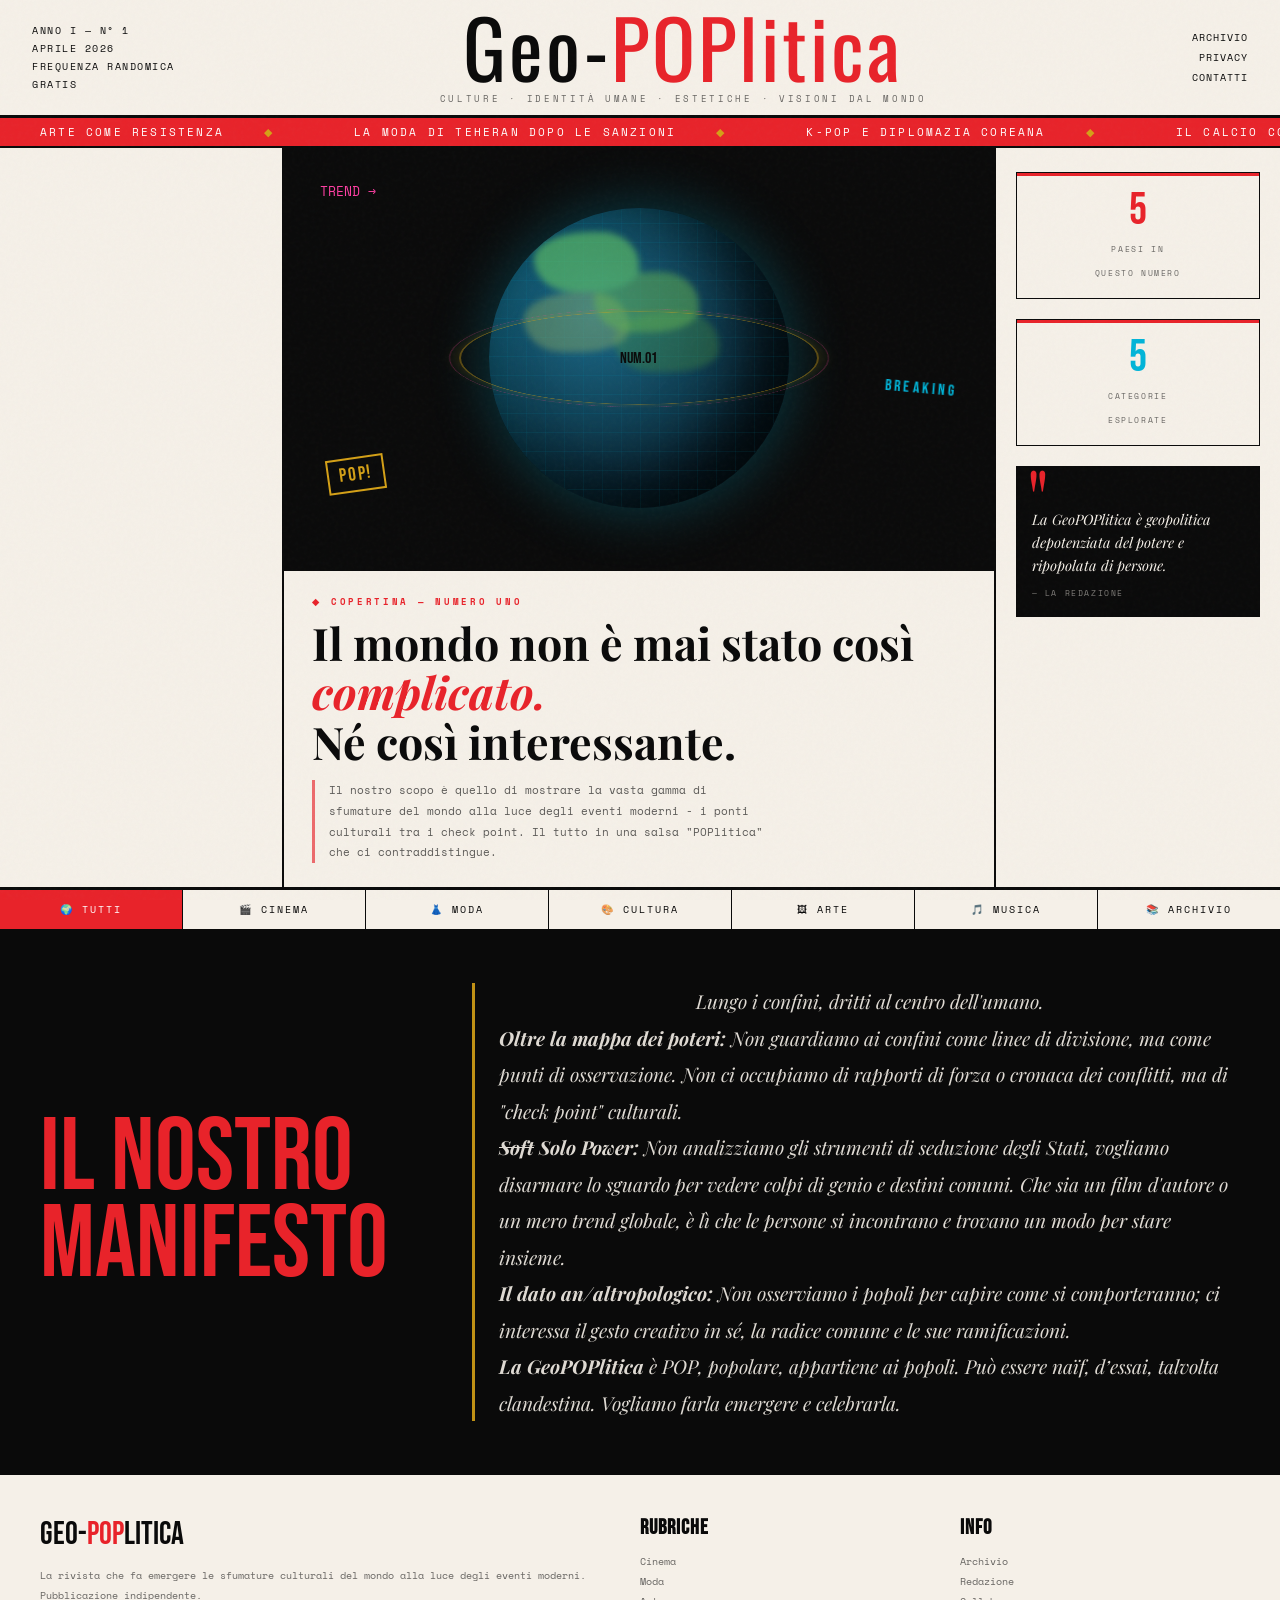
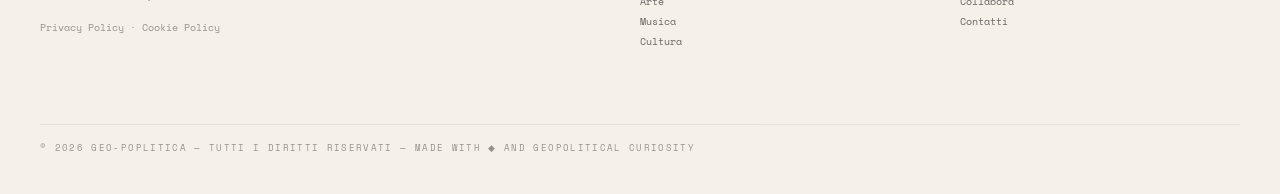
==== index.html @ 8bbc2fea "Update index.html" ====
<!DOCTYPE html>
<html lang="it">
<head>
<meta charset="UTF-8">
<meta name="viewport" content="width=device-width, initial-scale=1.0">
<title>Geo-POPlitica</title>
<meta name="description" content="Il nostro scopo è mostrare la vasta gamma di sfumature del mondo alla luce degli eventi moderni - i ponti culturali tra i check point.">
<link rel="stylesheet" href="css/stile.css">

<!-- IUBENDA: incolla qui il tuo script cookie da iubenda.com -->
<!-- <script type="text/javascript" src="//cdn.iubenda.com/cs/iubenda_cs.js" charset="UTF-8" async></script> -->
</head>
<body>

<!-- MASTHEAD -->
<header class="masthead">
  <div class="issue-info" id="numero-info">
    Anno I — N° 1<br>Aprile 2026<br>Frequenza Randomica<br>Gratis
  </div>
  <div class="logo" onclick="renderHome()">
    <span class="logo-main">
      <span class="logo-geo">Geo-</span><span class="logo-pop">POPlitica</span>
    </span>
    <span class="logo-sub">Culture · Identità Umane · Estetiche · Visioni dal Mondo</span>
  </div>
  <nav class="nav-right">
    <a href="#" onclick="renderArchivio(); return false;">Archivio</a>
    <a href="#privacy">Privacy</a>
    <a href="mailto:redazione@geo-poplitica.com">Contatti</a>
  </nav>
</header>

<!-- TICKER -->
<div class="ticker-wrap">
  <div class="ticker">
    <span>Arte come resistenza</span>
    <span>La moda di Teheran dopo le sanzioni</span>
    <span>K-Pop e diplomazia coreana</span>
    <span>Il calcio come soft power</span>
    <span>Bollywood tra nazionalismo e globalizzazione</span>
    <span>I ponti culturali tra i check point</span>
    <span>Arte come resistenza</span>
    <span>La moda di Teheran dopo le sanzioni</span>
    <span>K-Pop e diplomazia coreana</span>
    <span>Il calcio come soft power</span>
    <span>Bollywood tra nazionalismo e globalizzazione</span>
    <span>I ponti culturali tra i check point</span>
  </div>
</div>

<!-- ══════════════════════════════════════ -->
<!-- PAGINA: HOME -->
<!-- ══════════════════════════════════════ -->
<div id="page-home" class="pagina">

  <!-- HERO -->
  <main class="hero">
    <!-- LEFT COL -->
    <aside class="col-left" id="col-left">
      <!-- Popolato da JS -->
    </aside>

    <!-- CENTER COL -->
    <section class="col-center">
      <div class="cover-visual">
        <div class="globe-container">
          <div class="globe"></div>
          <div class="globe-ring"></div>
          <div class="globe-ring-2"></div>
        </div>
        <div class="pop-el">POP!</div>
        <div class="pop-el">BREAKING</div>
        <div class="pop-el">TREND →</div>
        <div class="pop-el">Num.01</div>
      </div>
      <div class="cover-text">
        <div class="cover-kicker">◆ Copertina — Numero Uno</div>
        <h1 class="cover-headline">
          Il mondo non è mai stato così <em>complicato.</em><br>
          Né così interessante.
        </h1>
        <p class="cover-desc">
          Il nostro scopo è quello di mostrare la vasta gamma di sfumature del mondo alla luce degli eventi moderni - i ponti culturali tra i check point. Il tutto in una salsa "POPlitica" che ci contraddistingue.
        </p>
      </div>
    </section>

    <!-- RIGHT COL -->
    <aside class="col-right">
      <div class="stat-block">
        <span class="stat-num">5</span>
        <span class="stat-label">Paesi in<br>questo numero</span>
      </div>
      <div class="stat-block">
        <span class="stat-num" style="color: var(--cyan);">5</span>
        <span class="stat-label">Categorie<br>esplorate</span>
      </div>
      <div class="pullquote">
        <p>La GeoPOPlitica è geopolitica depotenziata del potere e ripopolata di persone.</p>
        <cite>— La Redazione</cite>
      </div>
    </aside>
  </main>

  <!-- SECTIONS BAR -->
  <nav class="sections-bar">
    <div class="section-tab active" onclick="filtraSezione('Tutti', this)">🌍 Tutti</div>
    <div class="section-tab" onclick="filtraSezione('Cinema', this)">🎬 Cinema</div>
    <div class="section-tab" onclick="filtraSezione('Moda', this)">👗 Moda</div>
    <div class="section-tab" onclick="filtraSezione('Cultura', this)">🎨 Cultura</div>
    <div class="section-tab" onclick="filtraSezione('Arte', this)">🖼 Arte</div>
    <div class="section-tab" onclick="filtraSezione('Musica', this)">🎵 Musica</div>
    <div class="section-tab" onclick="renderArchivio(); return false;">📚 Archivio</div>
  </nav>

  <!-- CARD GRID -->
  <section class="card-grid" id="card-grid">
    <!-- Popolato da JS -->
  </section>

  <!-- MANIFESTO -->
  <section class="manifesto">
    <div class="manifesto-label">Il nostro<br>mani&shy;festo</div>
    <div class="manifesto-text">
    <p style="text-align: center;">
    <em>Lungo i confini, dritti al centro dell'umano.</em>
    </p>
      
    <p><strong>Oltre la mappa dei poteri:</strong> Non guardiamo ai confini come linee di divisione, ma come punti di osservazione. Non ci occupiamo di rapporti di forza o cronaca dei conflitti, ma di "check point" culturali.</p>
      
    <p><strong><s>Soft</s> Solo Power:</strong> Non analizziamo gli strumenti di seduzione degli Stati, vogliamo disarmare lo sguardo per vedere colpi di genio e destini comuni. Che sia un film d'autore o un mero trend globale, è lì che le persone si incontrano e trovano un modo per stare insieme.</p>
      
    <p><strong>Il dato an/altropologico:</strong> Non osserviamo i popoli per capire come si comporteranno; ci interessa il gesto creativo in sé, la radice comune e le sue ramificazioni.</p>
      
    <p><strong>La GeoPOPlitica</strong> è POP, popolare, appartiene ai popoli. Può essere naïf, d’essai, talvolta clandestina. Vogliamo farla emergere e celebrarla.</p>
  
    </div>
  </section>

</div><!-- fine page-home -->


<!-- ══════════════════════════════════════ -->
<!-- PAGINA: ARTICOLO -->
<!-- ══════════════════════════════════════ -->
<div id="page-articolo" class="pagina" style="display:none;">
  <div class="articolo-wrap" id="articolo-contenuto">
    <!-- Popolato da JS -->
  </div>
</div>


<!-- ══════════════════════════════════════ -->
<!-- PAGINA: ARCHIVIO -->
<!-- ══════════════════════════════════════ -->
<div id="page-archivio" class="pagina" style="display:none;">
  <div id="archivio-contenuto">
    <!-- Popolato da JS -->
  </div>
</div>


<!-- FOOTER -->
<footer>
  <div>
    <span class="footer-logo" onclick="renderHome()">Geo-<span>POP</span>litica</span>
    <p>La rivista che fa emergere le sfumature culturali del mondo alla luce degli eventi moderni. Pubblicazione indipendente.</p>
    <p style="margin-top:12px; opacity:0.4;" id="privacy">
      <!-- IUBENDA: sostituisci con i link generati da iubenda.com -->
      <a href="#" style="color:inherit;">Privacy Policy</a> ·
      <a href="#" style="color:inherit;">Cookie Policy</a>
    </p>
  </div>
  <div>
    <h4>Rubriche</h4>
    <ul>
      <li><a href="#" onclick="filtraSezione('Cinema', document.querySelector('.section-tab')); return false;">Cinema</a></li>
      <li><a href="#" onclick="filtraSezione('Moda', document.querySelector('.section-tab')); return false;">Moda</a></li>
      <li><a href="#" onclick="filtraSezione('Arte', document.querySelector('.section-tab')); return false;">Arte</a></li>
      <li><a href="#" onclick="filtraSezione('Musica', document.querySelector('.section-tab')); return false;">Musica</a></li>
      <li><a href="#" onclick="filtraSezione('Cultura', document.querySelector('.section-tab')); return false;">Cultura</a></li>
    </ul>
  </div>
  <div>
    <h4>Info</h4>
    <ul>
      <li><a href="#" onclick="renderArchivio(); return false;">Archivio</a></li>
      <li><a href="mailto:redazione@geo-poplitica.com">Redazione</a></li>
      <li><a href="mailto:redazione@geo-poplitica.com">Collabora</a></li>
      <li><a href="mailto:redazione@geo-poplitica.com">Contatti</a></li>
    </ul>
  </div>
  <div class="copyright" style="grid-column: 1/-1;">
    © 2026 Geo-POPlitica — Tutti i diritti riservati — Made with ◆ and geopolitical curiosity
  </div>
</footer>

<script src="js/articoli.js"></script>
<script src="js/app.js"></script>
</body>
</html>
---- css/stile.css ----
@import url('https://fonts.googleapis.com/css2?family=Bebas+Neue&family=Oswald:wght@700&family=Playfair+Display:ital,wght@0,700;1,400&family=Space+Mono:ital@0;1&display=swap');

:root {
  --ink: #0a0a0a;
  --cream: #f5f0e8;
  --red: #e8232a;
  --gold: #d4a017;
  --cyan: #00b4d8;
  --pink: #ff3fa4;
}

*, *::before, *::after { box-sizing: border-box; margin: 0; padding: 0; }

body {
  background: var(--cream);
  color: var(--ink);
  font-family: 'Space Mono', monospace;
  overflow-x: hidden;
  cursor: crosshair;
}

body::before {
  content: '';
  position: fixed;
  inset: 0;
  background-image: url("data:image/svg+xml,%3Csvg viewBox='0 0 256 256' xmlns='http://www.w3.org/2000/svg'%3E%3Cfilter id='noise'%3E%3CfeTurbulence type='fractalNoise' baseFrequency='0.9' numOctaves='4' stitchTiles='stitch'/%3E%3C/filter%3E%3Crect width='100%25' height='100%25' filter='url(%23noise)' opacity='0.04'/%3E%3C/svg%3E");
  pointer-events: none;
  z-index: 999;
  opacity: 0.6;
}

/* ── MASTHEAD ── */
.masthead {
  border-bottom: 3px solid var(--ink);
  padding: 10px 32px;
  display: flex;
  justify-content: space-between;
  align-items: center;
  background: var(--cream);
  position: sticky;
  top: 0;
  z-index: 100;
}

.issue-info {
  font-size: 10px;
  letter-spacing: 0.15em;
  text-transform: uppercase;
  line-height: 1.8;
}

.logo { text-align: center; flex: 1; cursor: pointer; }

.logo-main {
  font-family: 'Oswald', sans-serif;
  font-size: clamp(2.5rem, 7vw, 5rem);
  letter-spacing: 0.04em;
  line-height: 0.9;
  display: block;
}

.logo-geo { color: var(--ink); }

.logo-pop {
  color: var(--red);
  position: relative;
  display: inline-block;
  font-size: clamp(2.5rem, 7vw, 5rem);
}

.ombra-pop {
  position: relative;
  display: inline-block;
}

.ombra-pop::after {
  content: 'POPlitica'; 
  font-family: 'Oswald', sans-serif;
  position: absolute;
  left: 3px;
  top: 3px;
  color: var(--cyan);
  z-index: -1;
  font-size: inherit;
}

.logo-sub {
  display: block;
  margin-top: 10px;
  font-family: 'Space Mono', monospace;
  font-size: 9px;
  letter-spacing: 0.3em;
  text-transform: uppercase;
  color: var(--ink);
  opacity: 0.6;
}

.nav-right {
  font-size: 10px;
  letter-spacing: 0.1em;
  text-transform: uppercase;
  text-align: right;
  line-height: 2;
}

.nav-right a {
  display: block;
  color: var(--ink);
  text-decoration: none;
  transition: color 0.2s;
}

.nav-right a:hover { color: var(--red); }

/* ── TICKER ── */
.ticker-wrap {
  background: var(--red);
  color: white;
  overflow: hidden;
  padding: 6px 0;
  border-bottom: 2px solid var(--ink);
}

.ticker {
  display: flex;
  white-space: nowrap;
  animation: ticker 30s linear infinite;
  font-size: 11px;
  letter-spacing: 0.2em;
  text-transform: uppercase;
}

.ticker span { padding: 0 40px; }
.ticker span::after { content: '◆'; margin-left: 40px; color: var(--gold); }

@keyframes ticker {
  0% { transform: translateX(0); }
  100% { transform: translateX(-50%); }
}

/* ── TAGS ── */
.tag {
  font-size: 8px;
  letter-spacing: 0.25em;
  text-transform: uppercase;
  background: var(--ink);
  color: var(--cream);
  padding: 2px 6px;
  display: inline-block;
  margin-bottom: 8px;
}
.tag.red { background: var(--red); }
.tag.gold { background: var(--gold); color: var(--ink); }
.tag.cyan { background: var(--cyan); color: var(--ink); }
.tag.pink { background: var(--pink); }

/* ── HOMEPAGE ── */
#page-home { display: block; }
#page-articolo { display: none; }
#page-archivio { display: none; }

/* ── HERO ── */
.hero {
  display: grid;
  grid-template-columns: 1fr 2.5fr 1fr;
  border-bottom: 3px solid var(--ink);
  min-height: 70vh;
}

.col-left {
  border-right: 2px solid var(--ink);
  padding: 24px 20px;
  display: flex;
  flex-direction: column;
  gap: 28px;
}

.side-article {
  border-bottom: 1px solid rgba(0,0,0,0.2);
  padding-bottom: 20px;
  cursor: pointer;
}
.side-article:hover h3 { color: var(--red); }
.side-article:last-child { border-bottom: none; }

.side-article h3 {
  font-family: 'Playfair Display', serif;
  font-size: 1rem;
  line-height: 1.3;
  margin-bottom: 8px;
  font-weight: 700;
  transition: color 0.2s;
}

.side-article p {
  font-size: 10px;
  line-height: 1.7;
  opacity: 0.7;
}

.col-center {
  position: relative;
  overflow: hidden;
  border-right: 2px solid var(--ink);
  display: flex;
  flex-direction: column;
}

.cover-visual {
  flex: 1;
  position: relative;
  background: var(--ink);
  display: flex;
  align-items: center;
  justify-content: center;
  min-height: 420px;
  overflow: hidden;
}

.globe-container { position: relative; width: 300px; height: 300px; }

.globe {
  width: 300px;
  height: 300px;
  border-radius: 50%;
  background: radial-gradient(circle at 35% 35%, #1a6b8a, #0a2a3a 60%, #000810);
  position: relative;
  box-shadow: inset -30px -20px 60px rgba(0,0,0,0.8), inset 15px 10px 40px rgba(0,180,216,0.15), 0 0 60px rgba(0,180,216,0.3);
  overflow: hidden;
  animation: globeRotate 20s linear infinite;
}

@keyframes globeRotate {
  0%, 100% { box-shadow: inset -30px -20px 60px rgba(0,0,0,0.8), inset 15px 10px 40px rgba(0,180,216,0.15), 0 0 60px rgba(0,180,216,0.3); }
  50% { box-shadow: inset -20px -30px 60px rgba(0,0,0,0.8), inset 25px 5px 40px rgba(0,180,216,0.2), 0 0 80px rgba(0,180,216,0.4); }
}

.globe::before {
  content: '';
  position: absolute;
  inset: 0;
  background: repeating-linear-gradient(0deg, transparent, transparent 18px, rgba(0,180,216,0.08) 18px, rgba(0,180,216,0.08) 19px), repeating-linear-gradient(90deg, transparent, transparent 18px, rgba(0,180,216,0.06) 18px, rgba(0,180,216,0.06) 19px);
  border-radius: 50%;
}

.globe::after {
  content: '';
  position: absolute;
  top: 8%; left: 15%;
  width: 35%; height: 20%;
  background: rgba(100,200,100,0.6);
  border-radius: 60% 40% 50% 40% / 50% 60% 40% 60%;
  filter: blur(3px);
  box-shadow: 60px 40px 0 rgba(100,180,80,0.5), -10px 60px 0 rgba(150,180,100,0.4), 80px 80px 0 rgba(80,160,60,0.3);
}

.globe-ring {
  position: absolute;
  top: 50%; left: 50%;
  transform: translate(-50%, -50%) rotateX(75deg);
  width: 360px; height: 360px;
  border-radius: 50%;
  border: 2px solid rgba(212,160,23,0.4);
  box-shadow: 0 0 20px rgba(212,160,23,0.2);
}

.globe-ring-2 {
  position: absolute;
  top: 50%; left: 50%;
  transform: translate(-50%, -50%) rotateX(75deg) rotateZ(30deg);
  width: 380px; height: 380px;
  border-radius: 50%;
  border: 1px solid rgba(255,63,164,0.3);
}

.pop-el {
  position: absolute;
  font-family: 'Bebas Neue', sans-serif;
  animation: float 6s ease-in-out infinite;
}
.pop-el:nth-child(1) { top: 12%; right: 8%; font-size: 3.5rem; color: var(--red); opacity: 0.9; transform: rotate(12deg); }
.pop-el:nth-child(2) { bottom: 18%; left: 6%; font-size: 1.2rem; color: var(--gold); border: 2px solid var(--gold); padding: 4px 10px; animation-delay: -2s; transform: rotate(-8deg); letter-spacing: 0.1em; }
.pop-el:nth-child(3) { top: 55%; right: 5%; font-size: 1rem; color: var(--cyan); animation-delay: -4s; transform: rotate(5deg); letter-spacing: 0.2em; }
.pop-el:nth-child(4) { top: 8%; left: 5%; font-size: 0.8rem; color: var(--pink); font-family: 'Space Mono', monospace; animation-delay: -1s; }

@keyframes float {
  0%, 100% { transform: translateY(0); }
  50% { transform: translateY(-12px); }
}

.cover-text {
  padding: 24px 28px;
  background: var(--cream);
  border-top: 3px solid var(--ink);
}

.cover-kicker {
  font-size: 9px;
  letter-spacing: 0.3em;
  text-transform: uppercase;
  color: var(--red);
  margin-bottom: 10px;
  font-weight: bold;
}

.cover-headline {
  font-family: 'Playfair Display', serif;
  font-size: clamp(1.6rem, 3.5vw, 2.8rem);
  line-height: 1.1;
  font-weight: 700;
  margin-bottom: 14px;
}

.cover-headline em { font-style: italic; color: var(--red); }

.cover-desc {
  font-size: 11px;
  line-height: 1.9;
  opacity: 0.65;
  max-width: 460px;
  border-left: 3px solid var(--red);
  padding-left: 14px;
}

.col-right {
  padding: 24px 20px;
  display: flex;
  flex-direction: column;
  gap: 20px;
}

.stat-block {
  text-align: center;
  border: 1px solid var(--ink);
  padding: 16px 10px;
  position: relative;
  overflow: hidden;
}
.stat-block::before {
  content: '';
  position: absolute;
  top: 0; left: 0; right: 0;
  height: 3px;
  background: var(--red);
}
.stat-num { font-family: 'Bebas Neue', sans-serif; font-size: 2.8rem; color: var(--red); line-height: 1; display: block; }
.stat-label { font-size: 8px; letter-spacing: 0.2em; text-transform: uppercase; opacity: 0.6; margin-top: 4px; line-height: 1.5; }

.pullquote {
  background: var(--ink);
  color: var(--cream);
  padding: 18px 16px;
  position: relative;
}
.pullquote::before {
  content: '"';
  font-family: 'Playfair Display', serif;
  font-size: 5rem;
  color: var(--red);
  position: absolute;
  top: -10px; left: 10px;
  line-height: 1;
}
.pullquote p { font-family: 'Playfair Display', serif; font-style: italic; font-size: 0.9rem; line-height: 1.6; padding-top: 24px; }
.pullquote cite { display: block; font-size: 8px; letter-spacing: 0.2em; text-transform: uppercase; opacity: 0.5; margin-top: 10px; font-style: normal; }

/* ── SECTIONS BAR ── */
.sections-bar {
  display: flex;
  border-bottom: 3px solid var(--ink);
  overflow-x: auto;
}

.section-tab {
  flex: 1;
  min-width: 100px;
  padding: 12px 16px;
  text-align: center;
  font-size: 10px;
  letter-spacing: 0.2em;
  text-transform: uppercase;
  border-right: 1px solid var(--ink);
  cursor: pointer;
  transition: background 0.2s, color 0.2s;
}
.section-tab:last-child { border-right: none; }
.section-tab:hover { background: var(--ink); color: var(--cream); }
.section-tab.active { background: var(--red); color: white; }

/* ── CARD GRID ── */
.card-grid {
  display: grid;
  grid-template-columns: repeat(5, 1fr);
  border-bottom: 3px solid var(--ink);
}

.card {
  border-right: 1px solid var(--ink);
  padding: 24px 20px;
  display: flex;
  flex-direction: column;
  gap: 12px;
  cursor: pointer;
  position: relative;
  overflow: hidden;
  transition: background 0.3s, color 0.3s;
}
.card:hover { background: var(--ink); color: var(--cream); }
.card:last-child { border-right: none; }

.card-icon { font-size: 2.5rem; line-height: 1; }

.card h3 {
  font-family: 'Playfair Display', serif;
  font-size: 1rem;
  line-height: 1.3;
  font-weight: 700;
}

.card p { font-size: 10px; line-height: 1.8; opacity: 0.65; flex: 1; }

.card-link {
  font-size: 9px;
  letter-spacing: 0.2em;
  text-transform: uppercase;
  color: inherit;
  border-bottom: 1px solid currentColor;
  width: fit-content;
  text-decoration: none;
}

/* ── MANIFESTO ── */
.manifesto {
  padding: 48px 40px;
  display: grid;
  grid-template-columns: 1fr 2fr;
  gap: 48px;
  align-items: center;
  border-bottom: 3px solid var(--ink);
  background: var(--ink);
  color: var(--cream);
}

.manifesto-label {
  font-family: 'Bebas Neue', sans-serif;
  font-size: clamp(3rem, 8vw, 7rem);
  line-height: 0.85;
  color: var(--red);
}

.manifesto-text {
  font-family: 'Playfair Display', serif;
  font-size: clamp(1rem, 1.5vw, 1.25rem);
  line-height: 1.9;
  font-style: italic;
  opacity: 0.9;
  border-left: 3px solid var(--gold);
  padding-left: 24px;
}

/* ── ARCHIVIO ── */
.archivio-wrap {
  padding: 48px 40px;
  max-width: 1200px;
  margin: 0 auto;
}

.archivio-titolo {
  font-family: 'Bebas Neue', sans-serif;
  font-size: 3rem;
  margin-bottom: 8px;
  letter-spacing: 0.05em;
}

.archivio-sub {
  font-size: 10px;
  letter-spacing: 0.2em;
  text-transform: uppercase;
  opacity: 0.5;
  margin-bottom: 40px;
  border-bottom: 1px solid var(--ink);
  padding-bottom: 16px;
}

.archivio-numero {
  margin-bottom: 48px;
}

.archivio-numero-header {
  display: flex;
  align-items: baseline;
  gap: 16px;
  margin-bottom: 20px;
  border-bottom: 2px solid var(--ink);
  padding-bottom: 12px;
}

.archivio-numero-label {
  font-family: 'Bebas Neue', sans-serif;
  font-size: 2rem;
  color: var(--red);
}

.archivio-numero-data {
  font-size: 10px;
  letter-spacing: 0.2em;
  text-transform: uppercase;
  opacity: 0.5;
}

.archivio-lista {
  display: grid;
  grid-template-columns: repeat(3, 1fr);
  gap: 20px;
}

.archivio-card {
  border: 1px solid rgba(0,0,0,0.15);
  padding: 20px;
  cursor: pointer;
  transition: border-color 0.2s, background 0.2s;
}

.archivio-card:hover {
  border-color: var(--red);
  background: rgba(232,35,42,0.03);
}

.archivio-card h4 {
  font-family: 'Playfair Display', serif;
  font-size: 0.95rem;
  line-height: 1.3;
  margin: 8px 0;
  font-weight: 700;
}

.archivio-card p {
  font-size: 9px;
  line-height: 1.7;
  opacity: 0.6;
}

/* ── PAGINA ARTICOLO ── */
.articolo-wrap {
  max-width: 780px;
  margin: 0 auto;
  padding: 48px 40px;
}

.articolo-back {
  font-size: 10px;
  letter-spacing: 0.2em;
  text-transform: uppercase;
  color: var(--red);
  cursor: pointer;
  display: inline-flex;
  align-items: center;
  gap: 8px;
  margin-bottom: 32px;
  border-bottom: 1px solid var(--red);
  padding-bottom: 4px;
}

.articolo-back:hover { opacity: 0.7; }

.articolo-paese {
  font-size: 10px;
  letter-spacing: 0.2em;
  text-transform: uppercase;
  opacity: 0.5;
  margin-bottom: 8px;
}

.articolo-titolo {
  font-family: 'Playfair Display', serif;
  font-size: clamp(1.8rem, 4vw, 3rem);
  line-height: 1.15;
  font-weight: 700;
  margin-bottom: 24px;
}

.articolo-titolo em { font-style: italic; color: var(--red); }

.articolo-divider {
  border: none;
  border-top: 3px solid var(--ink);
  margin-bottom: 32px;
}

.articolo-body {
  font-family: 'Playfair Display', serif;
  font-size: 1.1rem;
  line-height: 1.9;
}

.articolo-body p { margin-bottom: 20px; }
.articolo-body em { font-style: italic; color: var(--red); }
.articolo-body strong { font-weight: 700; }

.articolo-immagine {
  width: 100%;
  max-height: 480px;
  object-fit: cover;
  margin: 32px 0;
  border: 2px solid var(--ink);
}

.btn-link {
  display: inline-block;
  background: var(--red);
  color: white;
  padding: 12px 24px;
  font-family: 'Space Mono', monospace;
  font-size: 11px;
  letter-spacing: 0.15em;
  text-transform: uppercase;
  text-decoration: none;
  margin-top: 8px;
  transition: background 0.2s;
}

.btn-link:hover { background: var(--ink); }

/* ── CATEGORIE FILTER ── */
.categorie-bar {
  display: flex;
  gap: 8px;
  flex-wrap: wrap;
  margin-bottom: 32px;
}

.cat-btn {
  font-size: 9px;
  letter-spacing: 0.2em;
  text-transform: uppercase;
  border: 1px solid var(--ink);
  padding: 6px 12px;
  cursor: pointer;
  background: transparent;
  font-family: 'Space Mono', monospace;
  transition: background 0.2s, color 0.2s;
}

.cat-btn:hover, .cat-btn.active { background: var(--ink); color: var(--cream); }

/* ── FOOTER ── */
footer {
  display: grid;
  grid-template-columns: 2fr 1fr 1fr;
  gap: 40px;
  padding: 40px;
  border-top: 3px solid var(--ink);
}

footer h4 {
  font-family: 'Bebas Neue', sans-serif;
  font-size: 1.3rem;
  margin-bottom: 12px;
  letter-spacing: 0.05em;
}

footer p, footer li {
  font-size: 10px;
  line-height: 2;
  opacity: 0.6;
  list-style: none;
}

footer a { color: inherit; text-decoration: none; }
footer a:hover { color: var(--red); }

.footer-logo {
  font-family: 'Bebas Neue', sans-serif;
  font-size: 2rem;
  margin-bottom: 12px;
  display: block;
  cursor: pointer;
}

.footer-logo span { color: var(--red); }

.copyright {
  border-top: 1px solid rgba(0,0,0,0.15);
  margin-top: 32px;
  padding-top: 16px;
  font-size: 9px;
  letter-spacing: 0.15em;
  opacity: 0.4;
  text-transform: uppercase;
}

/* ── ANIMAZIONI ── */
@keyframes slideIn {
  from { opacity: 0; transform: translateY(20px); }
  to { opacity: 1; transform: translateY(0); }
}

.page-enter { animation: slideIn 0.4s ease both; }

/* ── RESPONSIVE ── */
@media (max-width: 900px) {
  .hero { grid-template-columns: 1fr; }
  .col-left, .col-right { display: none; }
  .col-center { border-right: none; }
  .card-grid { grid-template-columns: repeat(2, 1fr); }
  footer { grid-template-columns: 1fr; }
  .manifesto { grid-template-columns: 1fr; }
  .archivio-lista { grid-template-columns: 1fr; }
  .articolo-wrap { padding: 24px 20px; }
  .masthead { padding: 10px 16px; }
}
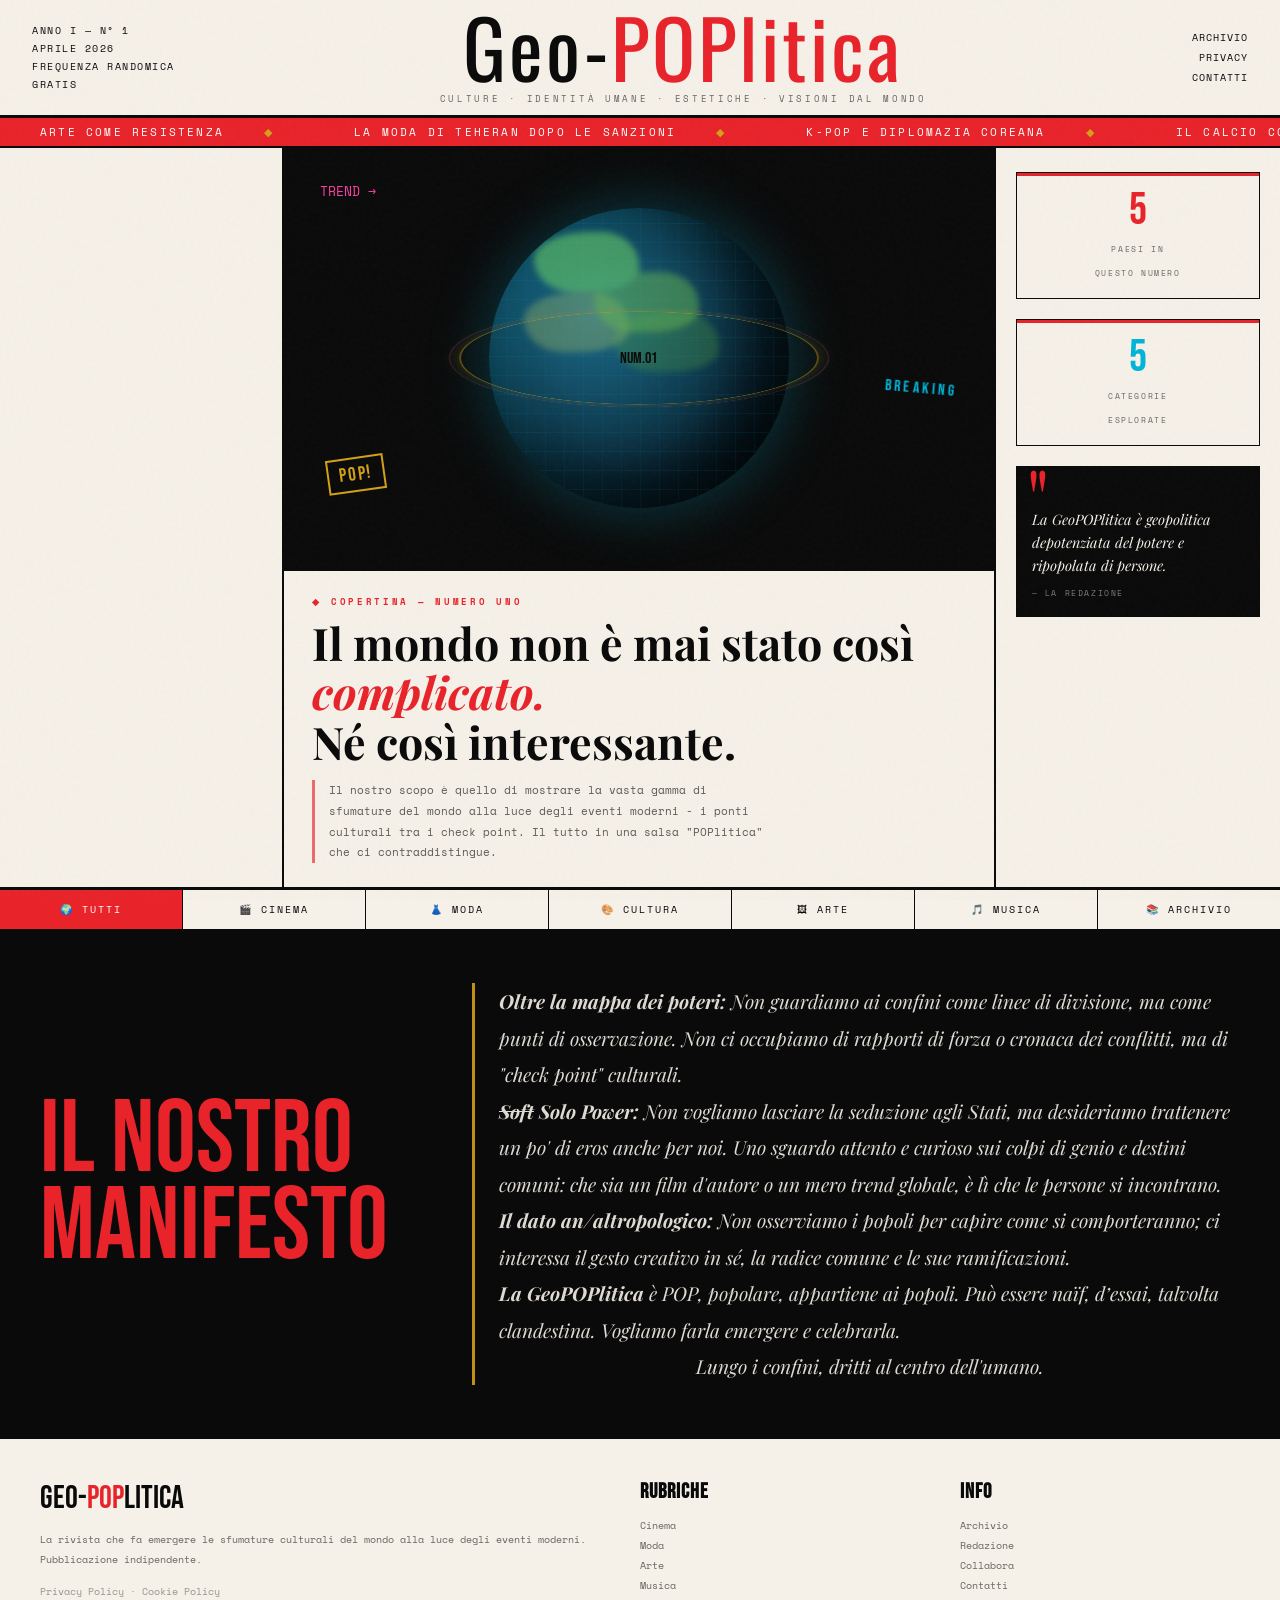
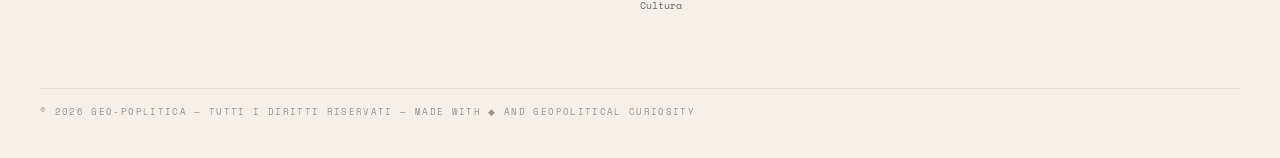
==== commit 2f91abd3: "Update index.html" ====
--- a/index.html
+++ b/index.html
@@ -122,17 +122,18 @@
   <section class="manifesto">
     <div class="manifesto-label">Il nostro<br>mani&shy;festo</div>
     <div class="manifesto-text">
+      
+    <p><strong>Oltre la mappa dei poteri:</strong> Non guardiamo ai confini come linee di divisione, ma come punti di osservazione. Non ci occupiamo di rapporti di forza o cronaca dei conflitti, ma di "check point" culturali.</p>
+      
+    <p><strong><s>Soft</s> Solo Power:</strong> Non vogliamo lasciare la seduzione agli Stati, ma desideriamo trattenere un po' di eros anche per noi. Uno sguardo attento e curioso sui colpi di genio e destini comuni: che sia un film d'autore o un mero trend globale, è lì che le persone si incontrano.</p>
+      
+    <p><strong>Il dato an/altropologico:</strong> Non osserviamo i popoli per capire come si comporteranno; ci interessa il gesto creativo in sé, la radice comune e le sue ramificazioni.</p>
+      
+    <p><strong>La GeoPOPlitica</strong> è POP, popolare, appartiene ai popoli. Può essere naïf, d’essai, talvolta clandestina. Vogliamo farla emergere e celebrarla.</p>
+
     <p style="text-align: center;">
     <em>Lungo i confini, dritti al centro dell'umano.</em>
     </p>
-      
-    <p><strong>Oltre la mappa dei poteri:</strong> Non guardiamo ai confini come linee di divisione, ma come punti di osservazione. Non ci occupiamo di rapporti di forza o cronaca dei conflitti, ma di "check point" culturali.</p>
-      
-    <p><strong><s>Soft</s> Solo Power:</strong> Non analizziamo gli strumenti di seduzione degli Stati, vogliamo disarmare lo sguardo per vedere colpi di genio e destini comuni. Che sia un film d'autore o un mero trend globale, è lì che le persone si incontrano e trovano un modo per stare insieme.</p>
-      
-    <p><strong>Il dato an/altropologico:</strong> Non osserviamo i popoli per capire come si comporteranno; ci interessa il gesto creativo in sé, la radice comune e le sue ramificazioni.</p>
-      
-    <p><strong>La GeoPOPlitica</strong> è POP, popolare, appartiene ai popoli. Può essere naïf, d’essai, talvolta clandestina. Vogliamo farla emergere e celebrarla.</p>
   
     </div>
   </section>
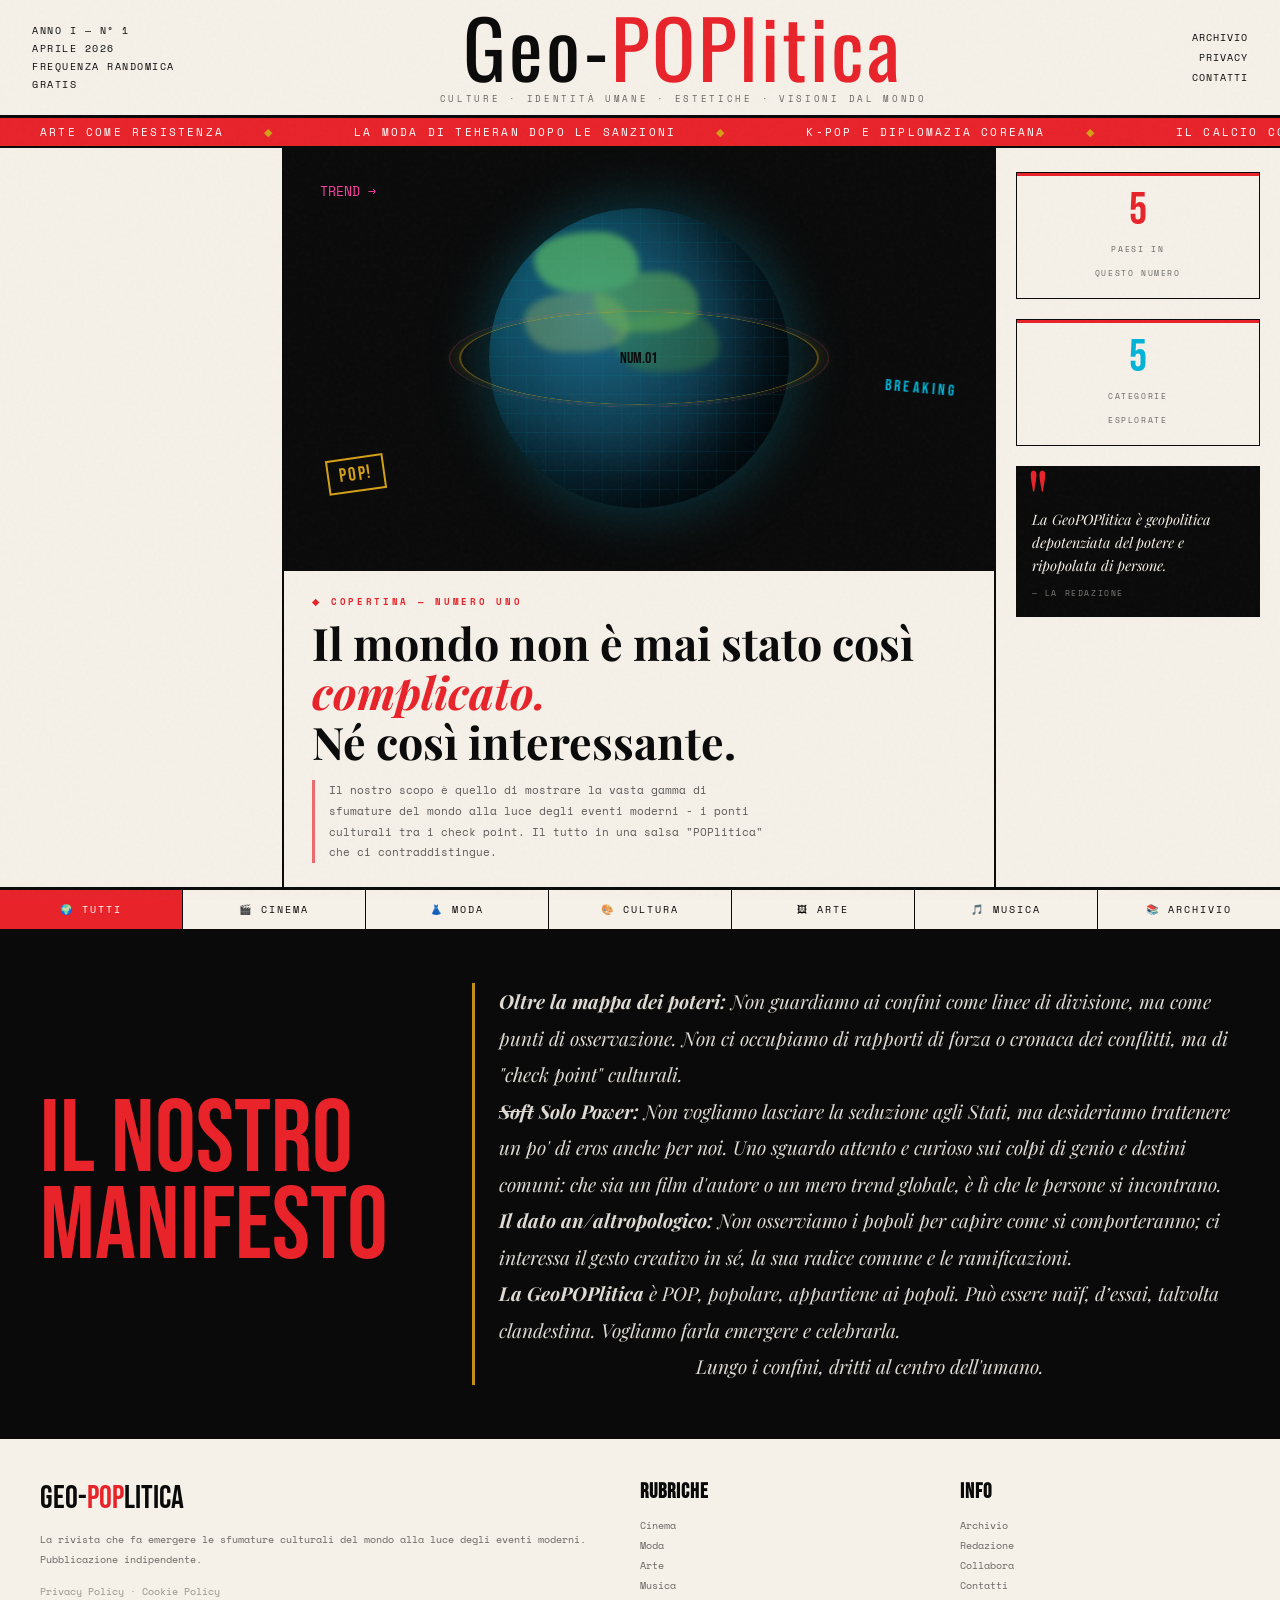
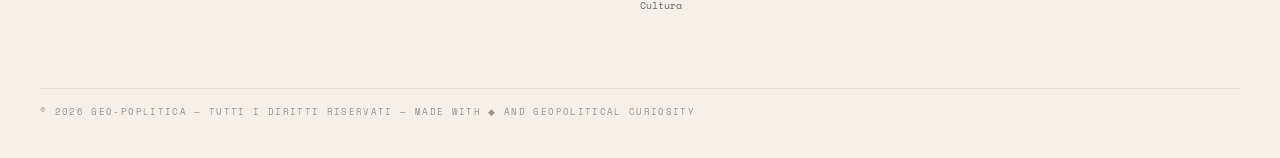
==== commit 5d58bbe0: "Update index.html" ====
--- a/index.html
+++ b/index.html
@@ -127,7 +127,7 @@
       
     <p><strong><s>Soft</s> Solo Power:</strong> Non vogliamo lasciare la seduzione agli Stati, ma desideriamo trattenere un po' di eros anche per noi. Uno sguardo attento e curioso sui colpi di genio e destini comuni: che sia un film d'autore o un mero trend globale, è lì che le persone si incontrano.</p>
       
-    <p><strong>Il dato an/altropologico:</strong> Non osserviamo i popoli per capire come si comporteranno; ci interessa il gesto creativo in sé, la radice comune e le sue ramificazioni.</p>
+    <p><strong>Il dato an/altropologico:</strong> Non osserviamo i popoli per capire come si comporteranno; ci interessa il gesto creativo in sé, la sua radice comune e le ramificazioni.</p>
       
     <p><strong>La GeoPOPlitica</strong> è POP, popolare, appartiene ai popoli. Può essere naïf, d’essai, talvolta clandestina. Vogliamo farla emergere e celebrarla.</p>
 
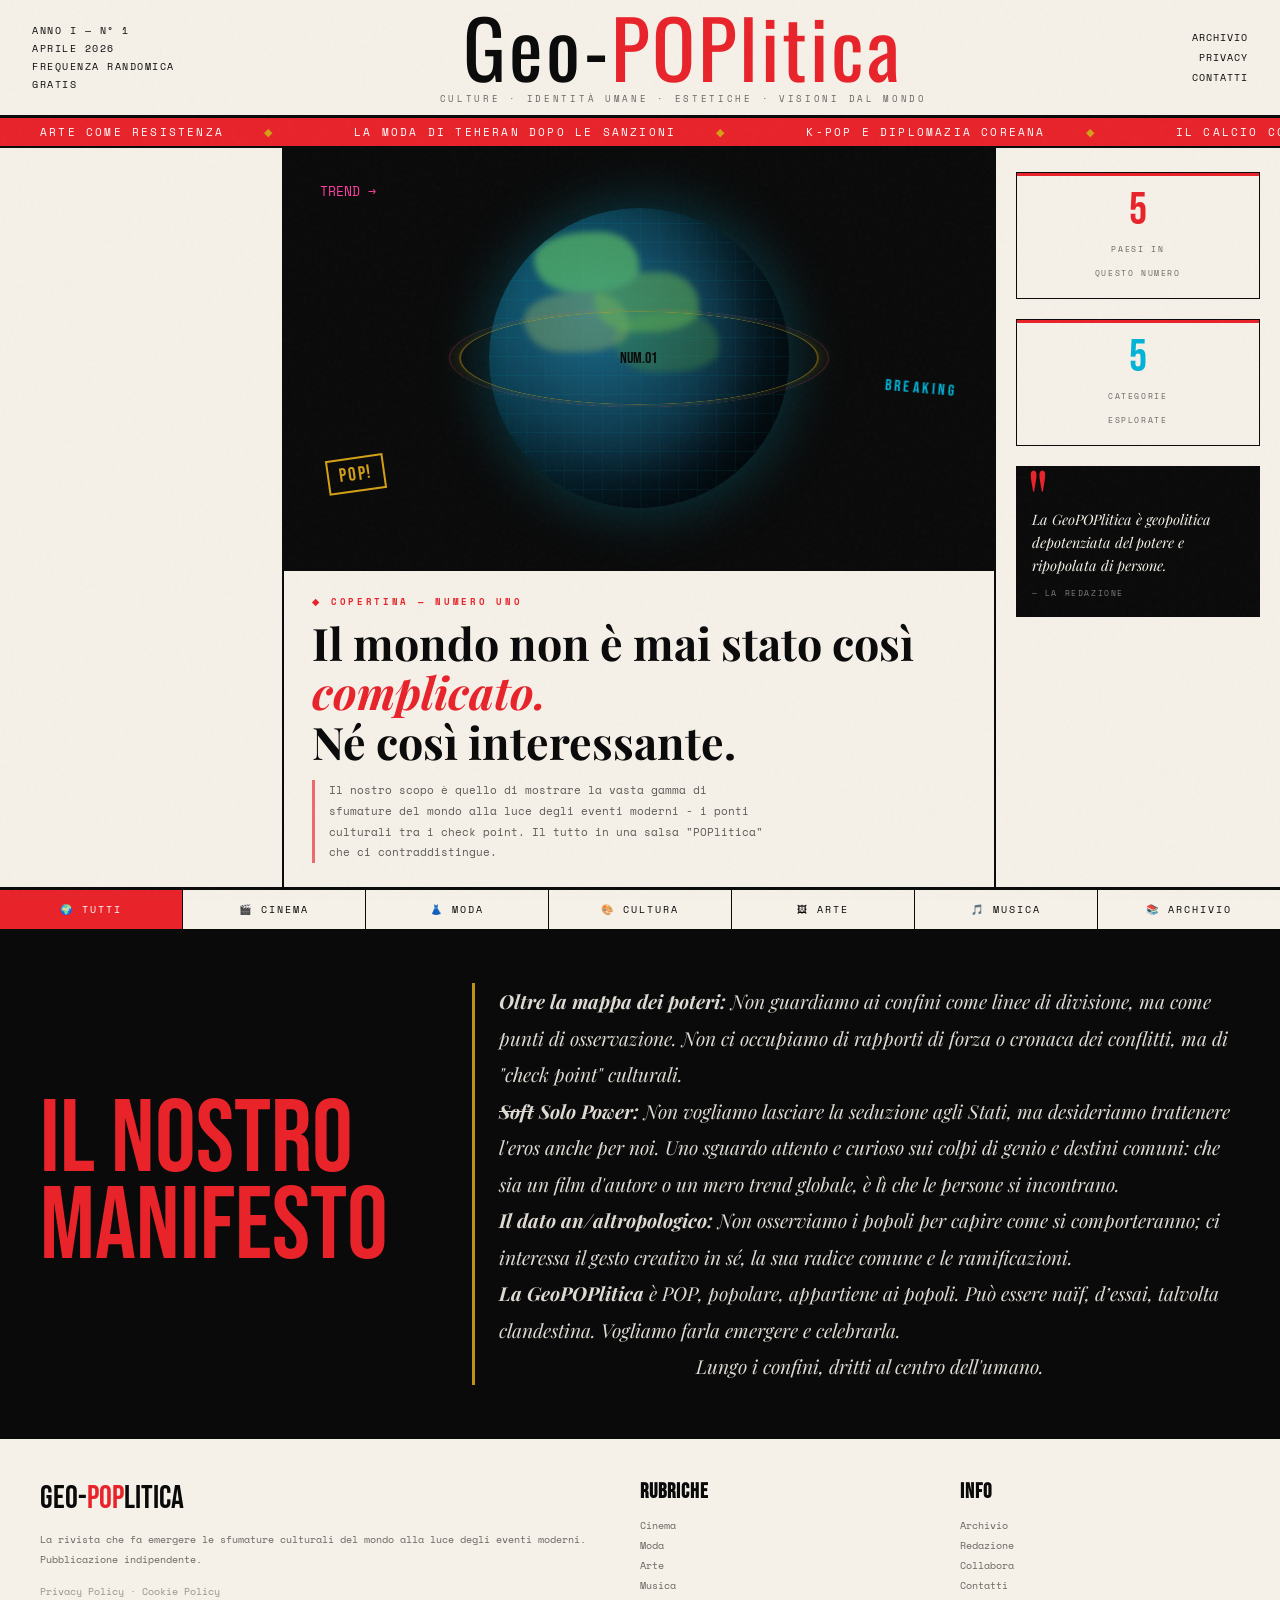
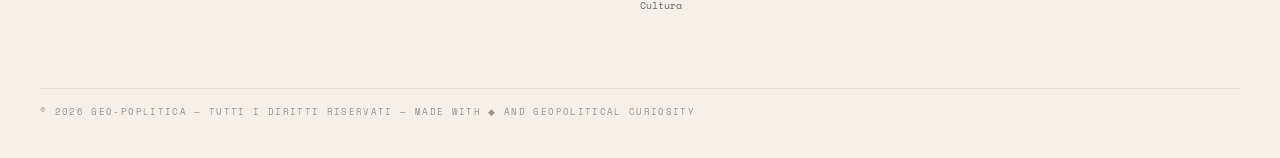
==== commit e83799de: "Update index.html" ====
--- a/index.html
+++ b/index.html
@@ -125,7 +125,7 @@
       
     <p><strong>Oltre la mappa dei poteri:</strong> Non guardiamo ai confini come linee di divisione, ma come punti di osservazione. Non ci occupiamo di rapporti di forza o cronaca dei conflitti, ma di "check point" culturali.</p>
       
-    <p><strong><s>Soft</s> Solo Power:</strong> Non vogliamo lasciare la seduzione agli Stati, ma desideriamo trattenere un po' di eros anche per noi. Uno sguardo attento e curioso sui colpi di genio e destini comuni: che sia un film d'autore o un mero trend globale, è lì che le persone si incontrano.</p>
+    <p><strong><s>Soft</s> Solo Power:</strong> Non vogliamo lasciare la seduzione agli Stati, ma desideriamo trattenere l'eros anche per noi. Uno sguardo attento e curioso sui colpi di genio e destini comuni: che sia un film d'autore o un mero trend globale, è lì che le persone si incontrano.</p>
       
     <p><strong>Il dato an/altropologico:</strong> Non osserviamo i popoli per capire come si comporteranno; ci interessa il gesto creativo in sé, la sua radice comune e le ramificazioni.</p>
       
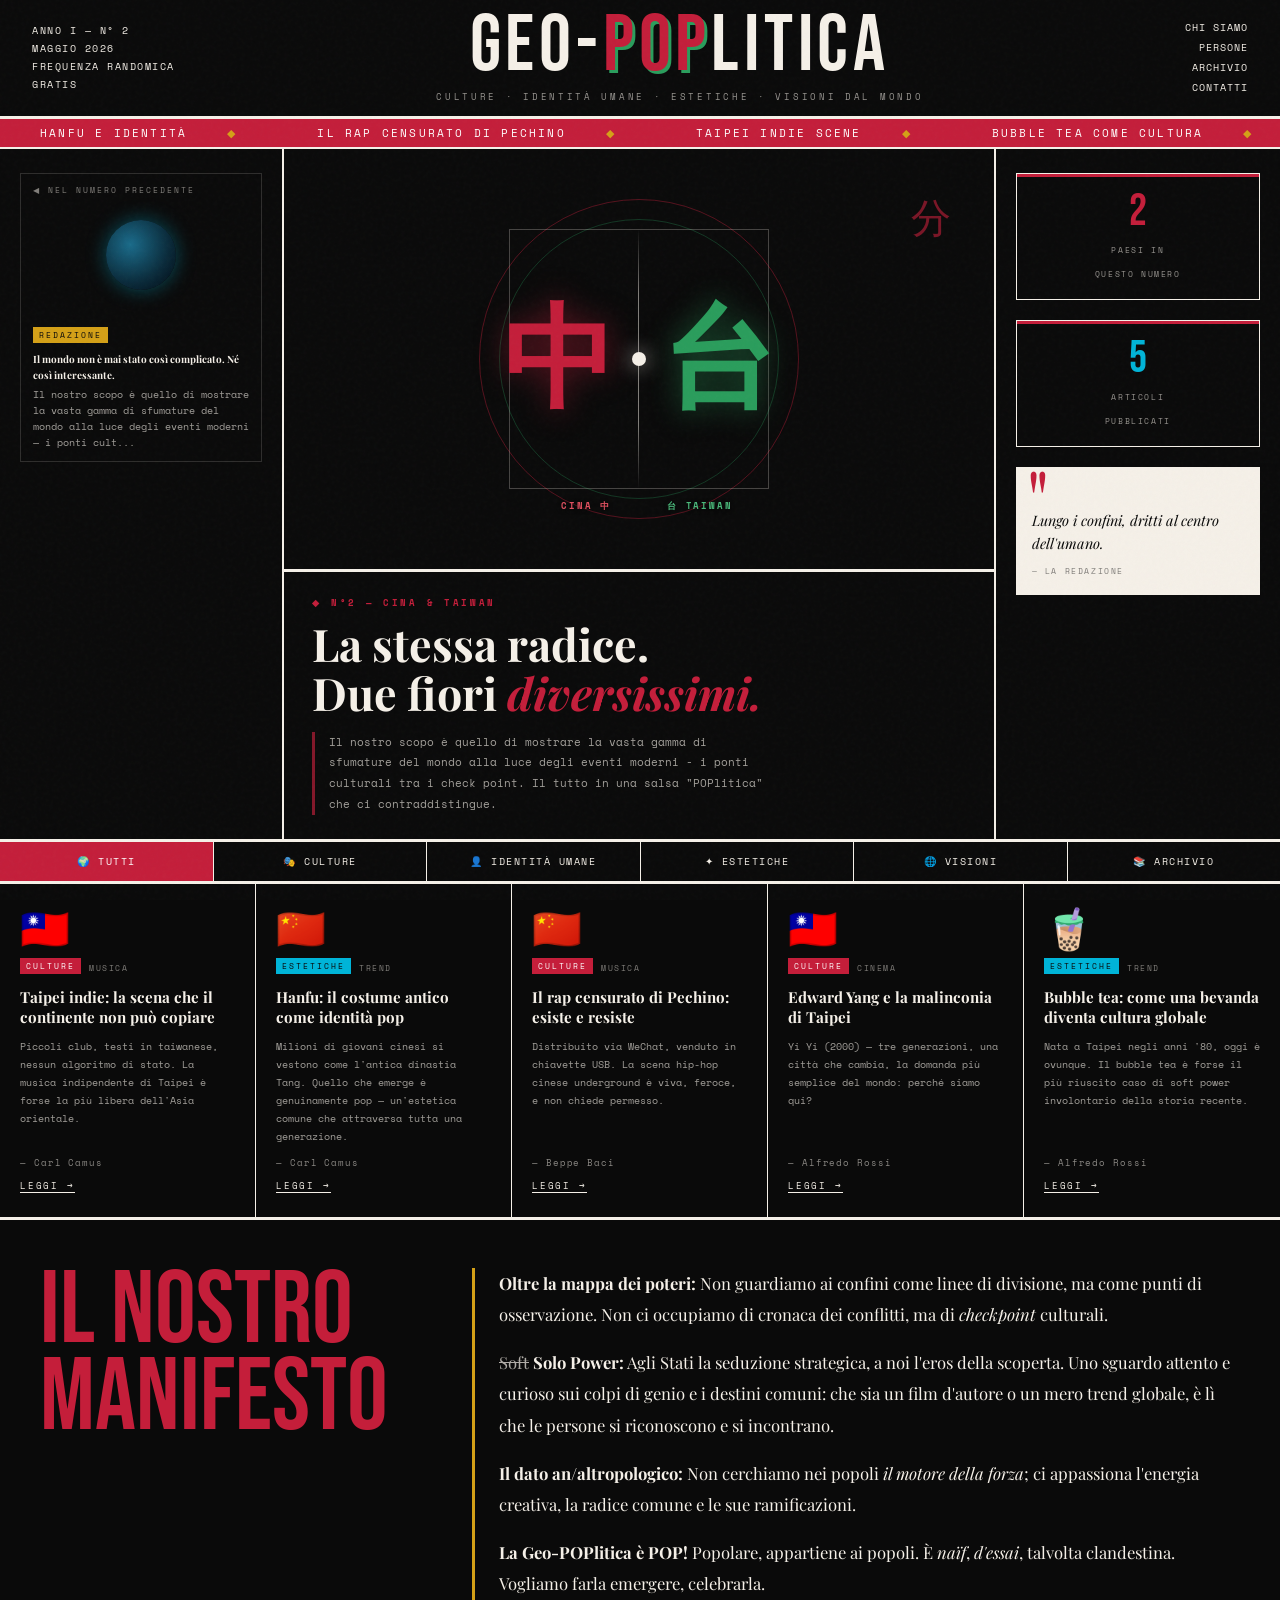
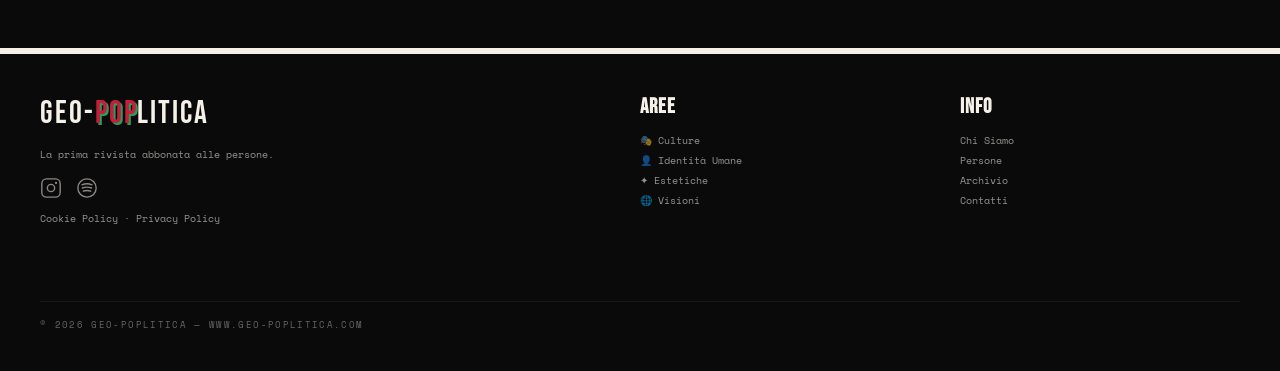
==== commit bc9cd123: "Add files via upload" ====
--- a/index.html
+++ b/index.html
@@ -4,199 +4,187 @@
 <meta charset="UTF-8">
 <meta name="viewport" content="width=device-width, initial-scale=1.0">
 <title>Geo-POPlitica</title>
-<meta name="description" content="Il nostro scopo è mostrare la vasta gamma di sfumature del mondo alla luce degli eventi moderni - i ponti culturali tra i check point.">
+<meta name="description" content="I ponti culturali tra i check point.">
 <link rel="stylesheet" href="css/stile.css">
-
-<!-- IUBENDA: incolla qui il tuo script cookie da iubenda.com -->
+<!-- IUBENDA: incolla qui lo script da iubenda.com -->
 <!-- <script type="text/javascript" src="//cdn.iubenda.com/cs/iubenda_cs.js" charset="UTF-8" async></script> -->
 </head>
 <body>
 
-<!-- MASTHEAD -->
 <header class="masthead">
-  <div class="issue-info" id="numero-info">
-    Anno I — N° 1<br>Aprile 2026<br>Frequenza Randomica<br>Gratis
-  </div>
+  <div class="issue-info" id="numero-info">Anno I — N° 1<br>Aprile 2026<br>Frequenza Randomica<br>Gratis</div>
   <div class="logo" onclick="renderHome()">
-    <span class="logo-main">
-      <span class="logo-geo">Geo-</span><span class="logo-pop">POPlitica</span>
-    </span>
+    <span class="logo-main"><span class="logo-geo">GEO-</span><span class="logo-pop">POP</span><span class="logo-litica">LITICA</span></span>
     <span class="logo-sub">Culture · Identità Umane · Estetiche · Visioni dal Mondo</span>
   </div>
   <nav class="nav-right">
+    <a href="#" onclick="renderChiSiamo(); return false;">Chi Siamo</a>
+    <a href="#" onclick="renderPersone(); return false;">Persone</a>
     <a href="#" onclick="renderArchivio(); return false;">Archivio</a>
-    <a href="#privacy">Privacy</a>
-    <a href="mailto:redazione@geo-poplitica.com">Contatti</a>
+    <a href="#" onclick="renderContatti(); return false;">Contatti</a>
   </nav>
 </header>
 
-<!-- TICKER -->
-<div class="ticker-wrap">
-  <div class="ticker">
-    <span>Arte come resistenza</span>
-    <span>La moda di Teheran dopo le sanzioni</span>
-    <span>K-Pop e diplomazia coreana</span>
-    <span>Il calcio come soft power</span>
-    <span>Bollywood tra nazionalismo e globalizzazione</span>
-    <span>I ponti culturali tra i check point</span>
-    <span>Arte come resistenza</span>
-    <span>La moda di Teheran dopo le sanzioni</span>
-    <span>K-Pop e diplomazia coreana</span>
-    <span>Il calcio come soft power</span>
-    <span>Bollywood tra nazionalismo e globalizzazione</span>
-    <span>I ponti culturali tra i check point</span>
-  </div>
-</div>
+<div class="ticker-wrap"><div class="ticker"></div></div>
 
-<!-- ══════════════════════════════════════ -->
-<!-- PAGINA: HOME -->
-<!-- ══════════════════════════════════════ -->
+<!-- HOME -->
 <div id="page-home" class="pagina">
+  <main class="hero">
+    <aside class="col-left" id="col-left"></aside>
 
-  <!-- HERO -->
-  <main class="hero">
-    <!-- LEFT COL -->
-    <aside class="col-left" id="col-left">
-      <!-- Popolato da JS -->
-    </aside>
-
-    <!-- CENTER COL -->
     <section class="col-center">
-      <div class="cover-visual">
-        <div class="globe-container">
-          <div class="globe"></div>
-          <div class="globe-ring"></div>
-          <div class="globe-ring-2"></div>
-        </div>
-        <div class="pop-el">POP!</div>
-        <div class="pop-el">BREAKING</div>
-        <div class="pop-el">TREND →</div>
-        <div class="pop-el">Num.01</div>
-      </div>
-      <div class="cover-text">
-        <div class="cover-kicker">◆ Copertina — Numero Uno</div>
-        <h1 class="cover-headline">
-          Il mondo non è mai stato così <em>complicato.</em><br>
-          Né così interessante.
-        </h1>
-        <p class="cover-desc">
-          Il nostro scopo è quello di mostrare la vasta gamma di sfumature del mondo alla luce degli eventi moderni - i ponti culturali tra i check point. Il tutto in una salsa "POPlitica" che ci contraddistingue.
-        </p>
+      <div class="cover-visual" id="cover-visual"></div>
+      <!-- id cover-text-wrap per rendere l'editoriale cliccabile -->
+      <div class="cover-text" id="cover-text-wrap">
+        <div class="cover-kicker" id="cover-kicker"></div>
+        <h1 class="cover-headline" id="cover-headline"></h1>
+        <p class="cover-desc" id="cover-desc"></p>
       </div>
     </section>
 
-    <!-- RIGHT COL -->
     <aside class="col-right">
       <div class="stat-block">
-        <span class="stat-num">5</span>
+        <span class="stat-num" id="stat-paesi">—</span>
         <span class="stat-label">Paesi in<br>questo numero</span>
       </div>
       <div class="stat-block">
-        <span class="stat-num" style="color: var(--cyan);">5</span>
-        <span class="stat-label">Categorie<br>esplorate</span>
+        <span class="stat-num" id="stat-articoli" style="color:var(--cyan)">—</span>
+        <span class="stat-label">Articoli<br>pubblicati</span>
       </div>
       <div class="pullquote">
-        <p>La GeoPOPlitica è geopolitica depotenziata del potere e ripopolata di persone.</p>
+        <p>Lungo i confini, dritti al centro dell'umano.</p>
         <cite>— La Redazione</cite>
       </div>
     </aside>
   </main>
 
-  <!-- SECTIONS BAR -->
   <nav class="sections-bar">
-    <div class="section-tab active" onclick="filtraSezione('Tutti', this)">🌍 Tutti</div>
-    <div class="section-tab" onclick="filtraSezione('Cinema', this)">🎬 Cinema</div>
-    <div class="section-tab" onclick="filtraSezione('Moda', this)">👗 Moda</div>
-    <div class="section-tab" onclick="filtraSezione('Cultura', this)">🎨 Cultura</div>
-    <div class="section-tab" onclick="filtraSezione('Arte', this)">🖼 Arte</div>
-    <div class="section-tab" onclick="filtraSezione('Musica', this)">🎵 Musica</div>
-    <div class="section-tab" onclick="renderArchivio(); return false;">📚 Archivio</div>
+    <div class="section-tab active" data-cat="Tutti"          onclick="filtraSezione('Tutti',this)">🌍 Tutti</div>
+    <div class="section-tab"        data-cat="Culture"        onclick="filtraSezione('Culture',this)">🎭 Culture</div>
+    <div class="section-tab"        data-cat="Identità Umane" onclick="filtraSezione('Identità Umane',this)">👤 Identità Umane</div>
+    <div class="section-tab"        data-cat="Estetiche"      onclick="filtraSezione('Estetiche',this)">✦ Estetiche</div>
+    <div class="section-tab"        data-cat="Visioni"        onclick="filtraSezione('Visioni',this)">🌐 Visioni</div>
+    <div class="section-tab"        data-cat="Archivio"       onclick="renderArchivio(); return false;">📚 Archivio</div>
   </nav>
 
-  <!-- CARD GRID -->
-  <section class="card-grid" id="card-grid">
-    <!-- Popolato da JS -->
-  </section>
+  <section class="card-grid" id="card-grid"></section>
 
-  <!-- MANIFESTO -->
   <section class="manifesto">
     <div class="manifesto-label">Il nostro<br>mani&shy;festo</div>
-    <div class="manifesto-text">
-      
-    <p><strong>Oltre la mappa dei poteri:</strong> Non guardiamo ai confini come linee di divisione, ma come punti di osservazione. Non ci occupiamo di rapporti di forza o cronaca dei conflitti, ma di "check point" culturali.</p>
-      
-    <p><strong><s>Soft</s> Solo Power:</strong> Non vogliamo lasciare la seduzione agli Stati, ma desideriamo trattenere l'eros anche per noi. Uno sguardo attento e curioso sui colpi di genio e destini comuni: che sia un film d'autore o un mero trend globale, è lì che le persone si incontrano.</p>
-      
-    <p><strong>Il dato an/altropologico:</strong> Non osserviamo i popoli per capire come si comporteranno; ci interessa il gesto creativo in sé, la sua radice comune e le ramificazioni.</p>
-      
-    <p><strong>La GeoPOPlitica</strong> è POP, popolare, appartiene ai popoli. Può essere naïf, d’essai, talvolta clandestina. Vogliamo farla emergere e celebrarla.</p>
+    <div class="manifesto-text" id="manifesto-text"></div>
+  </section>
+</div>
 
-    <p style="text-align: center;">
-    <em>Lungo i confini, dritti al centro dell'umano.</em>
-    </p>
-  
+<!-- CONTATTI -->
+<div id="page-contatti" class="pagina" style="display:none;">
+  <div id="contatti-contenuto"></div>
+</div>
+
+<!-- CHI SIAMO -->
+<div id="page-chisiamo" class="pagina" style="display:none;">
+  <div id="chisiamo-contenuto"></div>
+</div>
+
+<!-- ARTICOLO -->
+<div id="page-articolo" class="pagina" style="display:none;">
+  <div class="articolo-wrap" id="articolo-contenuto"></div>
+</div>
+
+<!-- ARCHIVIO -->
+<div id="page-archivio" class="pagina" style="display:none;">
+  <div id="archivio-contenuto"></div>
+</div>
+
+<!-- PERSONE -->
+<div id="page-team" class="pagina" style="display:none;">
+  <div id="team-contenuto"></div>
+</div>
+
+<!-- AUTORE -->
+<div id="page-autore" class="pagina" style="display:none;">
+  <div class="articolo-wrap" id="autore-contenuto"></div>
+</div>
+
+<!-- PRIVACY -->
+<div id="page-privacy" class="pagina" style="display:none;">
+  <div class="policy-wrap">
+    <div class="policy-back" onclick="renderHome()">← Torna alla home</div>
+    <div class="policy-titolo">Privacy Policy</div>
+    <div class="policy-sub">Ultimo aggiornamento: Aprile 2026</div>
+    <div class="policy-body">
+      <p>Geo-POPlitica rispetta la tua privacy in conformità con il GDPR e la normativa italiana.</p>
+      <p><strong>Titolare:</strong> Geo-POPlitica — info@geopoplitica.com</p>
+      <p><strong>Dati raccolti:</strong> Dati di navigazione anonimi; email solo se ci contatti volontariamente.</p>
+      <p><strong>Diritti:</strong> Accesso, rettifica, cancellazione dati — scrivi a info@geopoplitica.com</p>
+      <p style="opacity:0.5;font-size:0.9rem;"><em>Pagina aggiornata con documentazione Iubenda dopo attivazione servizio.</em></p>
+      <p style="margin-top:24px;padding-top:16px;border-top:1px solid var(--border)"><strong>Link esterni</strong><br>I contenuti di Geo-POPlitica possono includere link a siti, piattaforme o contenuti di terze parti (YouTube, Spotify, ecc.) forniti a titolo esclusivamente informativo e culturale. Geo-POPlitica non è responsabile dei contenuti raggiungibili tramite tali link né di eventuali modifiche agli stessi.</p>
     </div>
-  </section>
-
-</div><!-- fine page-home -->
-
-
-<!-- ══════════════════════════════════════ -->
-<!-- PAGINA: ARTICOLO -->
-<!-- ══════════════════════════════════════ -->
-<div id="page-articolo" class="pagina" style="display:none;">
-  <div class="articolo-wrap" id="articolo-contenuto">
-    <!-- Popolato da JS -->
   </div>
 </div>
 
-
-<!-- ══════════════════════════════════════ -->
-<!-- PAGINA: ARCHIVIO -->
-<!-- ══════════════════════════════════════ -->
-<div id="page-archivio" class="pagina" style="display:none;">
-  <div id="archivio-contenuto">
-    <!-- Popolato da JS -->
+<!-- COOKIE -->
+<div id="page-cookie" class="pagina" style="display:none;">
+  <div class="policy-wrap">
+    <div class="policy-back" onclick="renderHome()">← Torna alla home</div>
+    <div class="policy-titolo">Cookie Policy</div>
+    <div class="policy-sub">Ultimo aggiornamento: Aprile 2026</div>
+    <div class="policy-body">
+      <p>Questo sito utilizza cookie tecnici necessari al funzionamento. Nessun cookie di profilazione senza consenso.</p>
+      <p><strong>Cookie tecnici:</strong> Necessari per la navigazione, non richiedono consenso.</p>
+      <p style="opacity:0.5;font-size:0.9rem;"><em>Il banner cookie Iubenda apparirà al primo accesso dopo attivazione servizio.</em></p>
+    </div>
   </div>
 </div>
-
 
 <!-- FOOTER -->
 <footer>
   <div>
-    <span class="footer-logo" onclick="renderHome()">Geo-<span>POP</span>litica</span>
-    <p>La rivista che fa emergere le sfumature culturali del mondo alla luce degli eventi moderni. Pubblicazione indipendente.</p>
-    <p style="margin-top:12px; opacity:0.4;" id="privacy">
-      <!-- IUBENDA: sostituisci con i link generati da iubenda.com -->
-      <a href="#" style="color:inherit;">Privacy Policy</a> ·
-      <a href="#" style="color:inherit;">Cookie Policy</a>
+    <span class="footer-logo" onclick="renderHome()">GEO-<span class="footer-pop">POP</span>LITICA</span>
+    <p>La prima rivista abbonata alle persone.</p>
+    <div class="footer-social">
+      <a href="https://instagram.com/geopoplitica" target="_blank" class="social-icon" aria-label="Instagram">
+        <svg viewBox="0 0 24 24" fill="none" stroke="currentColor" stroke-width="1.5" width="22" height="22"><rect x="2" y="2" width="20" height="20" rx="5" ry="5"/><circle cx="12" cy="12" r="4"/><circle cx="17.5" cy="6.5" r="1.2" fill="currentColor" stroke="none"/></svg>
+      </a>
+      <a href="https://open.spotify.com/user/geopoplitica" target="_blank" class="social-icon" aria-label="Spotify">
+        <svg viewBox="0 0 24 24" fill="none" stroke="currentColor" stroke-width="1.5" width="22" height="22"><circle cx="12" cy="12" r="10"/><path d="M8 15.5c2.5-1 5.5-1 8 0" stroke-linecap="round"/><path d="M7 12c3-1.2 6.5-1.2 10 0" stroke-linecap="round"/><path d="M6.5 8.5c3.5-1.5 7.5-1.5 11 0" stroke-linecap="round"/></svg>
+      </a>
+    </div>
+    <p style="margin-top:10px;">
+      <a href="#" onclick="mostraPagina('page-cookie'); applicaTema('chiaro'); return false;">Cookie Policy</a> ·
+      <a href="#" onclick="mostraPagina('page-privacy'); applicaTema('chiaro'); return false;">Privacy Policy</a>
     </p>
   </div>
   <div>
-    <h4>Rubriche</h4>
+    <h4>Aree</h4>
     <ul>
-      <li><a href="#" onclick="filtraSezione('Cinema', document.querySelector('.section-tab')); return false;">Cinema</a></li>
-      <li><a href="#" onclick="filtraSezione('Moda', document.querySelector('.section-tab')); return false;">Moda</a></li>
-      <li><a href="#" onclick="filtraSezione('Arte', document.querySelector('.section-tab')); return false;">Arte</a></li>
-      <li><a href="#" onclick="filtraSezione('Musica', document.querySelector('.section-tab')); return false;">Musica</a></li>
-      <li><a href="#" onclick="filtraSezione('Cultura', document.querySelector('.section-tab')); return false;">Cultura</a></li>
+      <li><a href="#" onclick="renderArchivio('Culture');        return false;">🎭 Culture</a></li>
+      <li><a href="#" onclick="renderArchivio('Identità Umane'); return false;">👤 Identità Umane</a></li>
+      <li><a href="#" onclick="renderArchivio('Estetiche');      return false;">✦ Estetiche</a></li>
+      <li><a href="#" onclick="renderArchivio('Visioni');        return false;">🌐 Visioni</a></li>
     </ul>
   </div>
   <div>
     <h4>Info</h4>
     <ul>
+      <li><a href="#" onclick="renderChiSiamo(); return false;">Chi Siamo</a></li>
+      <li><a href="#" onclick="renderPersone();  return false;">Persone</a></li>
       <li><a href="#" onclick="renderArchivio(); return false;">Archivio</a></li>
-      <li><a href="mailto:redazione@geo-poplitica.com">Redazione</a></li>
-      <li><a href="mailto:redazione@geo-poplitica.com">Collabora</a></li>
-      <li><a href="mailto:redazione@geo-poplitica.com">Contatti</a></li>
+      <li><a href="#" onclick="renderContatti(); return false;">Contatti</a></li>
     </ul>
   </div>
-  <div class="copyright" style="grid-column: 1/-1;">
-    © 2026 Geo-POPlitica — Tutti i diritti riservati — Made with ◆ and geopolitical curiosity
+  <div class="copyright" style="grid-column:1/-1;">
+    © 2026 Geo-POPlitica — www.geo-poplitica.com
   </div>
 </footer>
 
 <script src="js/articoli.js"></script>
 <script src="js/app.js"></script>
+<script>
+  // Manifesto da variabile condivisa
+  document.addEventListener('DOMContentLoaded', () => {
+    const el = document.getElementById('manifesto-text');
+    if (el) el.innerHTML = MANIFESTO_HTML;
+  });
+</script>
 </body>
 </html>
--- a/css/stile.css
+++ b/css/stile.css
@@ -1,711 +1,401 @@
-@import url('https://fonts.googleapis.com/css2?family=Bebas+Neue&family=Oswald:wght@700&family=Playfair+Display:ital,wght@0,700;1,400&family=Space+Mono:ital@0;1&display=swap');
+@import url('https://fonts.googleapis.com/css2?family=Bebas+Neue&family=Oswald:wght@700&family=Playfair+Display:ital,wght@0,400;0,700;1,400;1,700&family=Space+Mono:ital@0;1&display=swap');
 
 :root {
-  --ink: #0a0a0a;
-  --cream: #f5f0e8;
-  --red: #e8232a;
-  --gold: #d4a017;
-  --cyan: #00b4d8;
-  --pink: #ff3fa4;
+  --bg:#f5f0e8; --ink:#0a0a0a; --accent:#e8232a;
+  --accent-alt:#00b4d8; --border:rgba(10,10,10,0.15);
+  --gold:#d4a017; --cyan:#00b4d8; --pink:#ff3fa4;
+  --jade:#2a9d5c; --imperial:#c41e3a; --cream:#f5f0e8;
+  --logo-geo:#0a0a0a;
 }
 
-*, *::before, *::after { box-sizing: border-box; margin: 0; padding: 0; }
-
-body {
-  background: var(--cream);
-  color: var(--ink);
-  font-family: 'Space Mono', monospace;
-  overflow-x: hidden;
-  cursor: crosshair;
+*,*::before,*::after{box-sizing:border-box;margin:0;padding:0}
+
+body{background:var(--bg);color:var(--ink);font-family:'Space Mono',monospace;overflow-x:hidden;cursor:crosshair;transition:background 0.5s,color 0.5s}
+
+body::before{content:'';position:fixed;inset:0;background-image:url("data:image/svg+xml,%3Csvg viewBox='0 0 256 256' xmlns='http://www.w3.org/2000/svg'%3E%3Cfilter id='noise'%3E%3CfeTurbulence type='fractalNoise' baseFrequency='0.9' numOctaves='4' stitchTiles='stitch'/%3E%3C/filter%3E%3Crect width='100%25' height='100%25' filter='url(%23noise)' opacity='0.04'/%3E%3C/svg%3E");pointer-events:none;z-index:999;opacity:0.6}
+
+/* ── MASTHEAD ── */
+.masthead{border-bottom:3px solid var(--ink);padding:10px 32px;display:flex;justify-content:space-between;align-items:center;background:var(--bg);position:sticky;top:0;z-index:100;transition:background 0.5s,border-color 0.5s}
+.issue-info{font-size:10px;letter-spacing:0.15em;text-transform:uppercase;line-height:1.8;color:var(--ink)}
+.logo{text-align:center;flex:1;cursor:pointer}
+.logo-main{font-family:'Bebas Neue',sans-serif;font-size:clamp(2.5rem,7vw,5rem);letter-spacing:0.06em;line-height:0.9;display:block}
+.logo-geo{color:var(--logo-geo);transition:color 0.5s}
+.logo-litica{color:var(--logo-geo);transition:color 0.5s}
+.logo-pop{color:var(--accent);position:relative;display:inline-block;transition:color 0.5s}
+.logo-pop::after{content:'POP';font-family:'Bebas Neue',sans-serif;position:absolute;left:3px;top:3px;color:var(--accent-alt);z-index:-1;transition:color 0.5s;letter-spacing:0.06em}
+.logo-sub{font-size:9px;letter-spacing:0.3em;text-transform:uppercase;color:var(--ink);opacity:0.6}
+.nav-right{font-size:10px;letter-spacing:0.1em;text-transform:uppercase;text-align:right;line-height:2}
+.nav-right a{display:block;color:var(--ink);text-decoration:none;transition:color 0.2s}
+.nav-right a:hover{color:var(--accent)}
+.nav-instagram{display:flex;align-items:center;gap:5px;justify-content:flex-end}
+.nav-instagram svg{width:14px;height:14px}
+
+/* ── TICKER ── */
+.ticker-wrap{background:var(--accent);color:white;overflow:hidden;padding:6px 0;border-bottom:2px solid var(--ink);transition:background 0.5s}
+.ticker{display:flex;white-space:nowrap;animation:ticker 30s linear infinite;font-size:11px;letter-spacing:0.2em;text-transform:uppercase}
+.ticker span{padding:0 40px}
+.ticker span::after{content:'◆';margin-left:40px;color:var(--gold)}
+@keyframes ticker{0%{transform:translateX(0)}100%{transform:translateX(-50%)}}
+
+/* ── TAGS ── */
+.tag{font-size:8px;letter-spacing:0.25em;text-transform:uppercase;background:var(--ink);color:var(--bg);padding:2px 6px;display:inline-block;margin-bottom:4px;transition:background 0.3s,color 0.3s}
+.tag.red{background:var(--accent);color:white}
+.tag.gold{background:var(--gold);color:#0a0a0a}
+.tag.cyan{background:var(--cyan);color:#0a0a0a}
+.tag.pink{background:var(--pink);color:white}
+.tag.jade{background:var(--jade);color:white}
+.tag-sub{font-size:8px;letter-spacing:0.2em;text-transform:uppercase;opacity:0.5;font-family:'Space Mono',monospace}
+
+/* ── PAGINE ── */
+#page-home{display:block}
+#page-articolo,#page-archivio,#page-team,#page-autore,#page-privacy,#page-cookie,#page-chisiamo,#page-contatti{display:none}
+
+/* ── FOOTER LOGO POP GLITCH ── */
+.footer-logo{font-family:'Bebas Neue',sans-serif;font-size:2rem;margin-bottom:12px;display:block;cursor:pointer;color:var(--ink);letter-spacing:0.06em}
+.footer-pop{color:var(--accent);display:inline-block;text-shadow:2px 2px 0 var(--accent-alt)}
+
+/* ── HERO ── */
+.hero{display:grid;grid-template-columns:1fr 2.5fr 1fr;border-bottom:3px solid var(--ink);min-height:70vh}
+
+.col-left{border-right:2px solid var(--ink);padding:24px 20px;display:flex;flex-direction:column;gap:20px}
+.side-article{border-bottom:1px solid var(--border);padding-bottom:20px;cursor:pointer}
+.side-article:hover h3{color:var(--accent)}
+.side-article:last-child{border-bottom:none}
+.side-article h3{font-family:'Playfair Display',serif;font-size:1rem;line-height:1.3;margin-bottom:8px;font-weight:700;color:var(--ink);transition:color 0.2s}
+.side-article p{font-size:10px;line-height:1.7;opacity:0.7;color:var(--ink)}
+
+/* Preview numero precedente */
+.prev-numero{cursor:pointer;border:1px solid var(--border);transition:border-color 0.2s;display:block;text-decoration:none;color:inherit}
+.prev-numero:hover{border-color:var(--accent)}
+.prev-numero-label{font-size:8px;letter-spacing:0.25em;text-transform:uppercase;opacity:0.5;padding:10px 12px 4px;color:var(--ink)}
+.prev-numero-visual{background:#0a0a0a;min-height:110px;display:flex;align-items:center;justify-content:center;overflow:hidden}
+.prev-numero-visual img{width:100%;height:110px;object-fit:cover;display:block;opacity:0.85}
+.mini-globe{width:70px;height:70px;border-radius:50%;background:radial-gradient(circle at 35% 35%,#1a6b8a,#0a2a3a 60%,#000810);box-shadow:0 0 20px rgba(0,180,216,0.4)}
+.mini-specchio{display:flex;align-items:center;gap:8px}
+.prev-numero-info{padding:10px 12px}
+.prev-numero-info p{font-size:10px;line-height:1.6;opacity:0.65;color:var(--ink);margin-top:4px}
+.prev-titolo{font-family:'Playfair Display',serif;font-weight:700 !important;opacity:1 !important;color:var(--ink) !important;font-size:10px;margin-top:6px;margin-bottom:4px}
+
+.col-center{border-right:2px solid var(--ink);display:flex;flex-direction:column;overflow:hidden}
+
+/* ── COVER VISUAL ── */
+.cover-visual{flex:1;position:relative;background:#0a0a0a;display:flex;align-items:center;justify-content:center;min-height:420px;overflow:hidden}
+
+/* Globo */
+.globe-container{position:relative;width:300px;height:300px}
+.globe{width:300px;height:300px;border-radius:50%;background:radial-gradient(circle at 35% 35%,#1a6b8a,#0a2a3a 60%,#000810);position:relative;box-shadow:inset -30px -20px 60px rgba(0,0,0,0.8),inset 15px 10px 40px rgba(0,180,216,0.15),0 0 60px rgba(0,180,216,0.3);overflow:hidden;animation:globeRotate 20s linear infinite}
+@keyframes globeRotate{0%,100%{box-shadow:inset -30px -20px 60px rgba(0,0,0,0.8),inset 15px 10px 40px rgba(0,180,216,0.15),0 0 60px rgba(0,180,216,0.3)}50%{box-shadow:inset -20px -30px 60px rgba(0,0,0,0.8),inset 25px 5px 40px rgba(0,180,216,0.2),0 0 80px rgba(0,180,216,0.4)}}
+.globe::before{content:'';position:absolute;inset:0;background:repeating-linear-gradient(0deg,transparent,transparent 18px,rgba(0,180,216,0.08) 18px,rgba(0,180,216,0.08) 19px),repeating-linear-gradient(90deg,transparent,transparent 18px,rgba(0,180,216,0.06) 18px,rgba(0,180,216,0.06) 19px);border-radius:50%}
+.globe::after{content:'';position:absolute;top:8%;left:15%;width:35%;height:20%;background:rgba(100,200,100,0.6);border-radius:60% 40% 50% 40%/50% 60% 40% 60%;filter:blur(3px);box-shadow:60px 40px 0 rgba(100,180,80,0.5),-10px 60px 0 rgba(150,180,100,0.4),80px 80px 0 rgba(80,160,60,0.3)}
+.globe-ring{position:absolute;top:50%;left:50%;transform:translate(-50%,-50%) rotateX(75deg);width:360px;height:360px;border-radius:50%;border:2px solid rgba(212,160,23,0.4);box-shadow:0 0 20px rgba(212,160,23,0.2)}
+.globe-ring-2{position:absolute;top:50%;left:50%;transform:translate(-50%,-50%) rotateX(75deg) rotateZ(30deg);width:380px;height:380px;border-radius:50%;border:1px solid rgba(255,63,164,0.3)}
+.pop-el{position:absolute;font-family:'Bebas Neue',sans-serif;animation:float 6s ease-in-out infinite}
+.pop-el:nth-child(1){top:12%;right:8%;font-size:3.5rem;color:var(--accent);opacity:0.9}
+.pop-el:nth-child(2){bottom:18%;left:6%;font-size:1.2rem;color:var(--gold);border:2px solid var(--gold);padding:4px 10px;animation-delay:-2s;letter-spacing:0.1em}
+.pop-el:nth-child(3){top:55%;right:5%;font-size:1rem;color:#00b4d8;animation-delay:-4s;letter-spacing:0.2em}
+.pop-el:nth-child(4){top:8%;left:5%;font-size:0.8rem;color:#ff3fa4;font-family:'Space Mono',monospace;animation-delay:-1s}
+@keyframes float{0%,100%{transform:translateY(0)}50%{transform:translateY(-12px)}}
+
+/* Specchio */
+.mirror-container{position:relative;width:340px;height:340px;display:flex;align-items:center;justify-content:center}
+.orbit{position:absolute;width:320px;height:320px;border-radius:50%;border:1px solid rgba(196,30,58,0.4);animation:orbitSpin 30s linear infinite}
+.orbit-2{width:280px;height:280px;border:1px solid rgba(42,157,92,0.3);animation:orbitSpin 20s linear infinite reverse}
+@keyframes orbitSpin{from{transform:rotate(0deg)}to{transform:rotate(360deg)}}
+.dividing-line{position:absolute;width:1px;height:260px;background:linear-gradient(to bottom,transparent,rgba(245,240,232,0.5) 25%,rgba(245,240,232,0.5) 75%,transparent);z-index:2}
+.char-left,.char-right{position:absolute;font-family:serif;font-size:7rem;line-height:1;font-weight:900;z-index:3;transform:translateZ(0);-webkit-font-smoothing:antialiased}
+.char-left{right:calc(50% + 24px);color:#c41e3a;text-shadow:0 0 30px rgba(196,30,58,0.5);animation:pulseLeft 4s ease-in-out infinite}
+.char-right{left:calc(50% + 24px);color:#2a9d5c;text-shadow:0 0 30px rgba(42,157,92,0.5);animation:pulseRight 4s ease-in-out infinite;animation-delay:-2s}
+@keyframes pulseLeft{0%,100%{opacity:0.9}50%{opacity:1}}
+@keyframes pulseRight{0%,100%{opacity:0.9}50%{opacity:1}}
+.center-dot{position:absolute;width:14px;height:14px;background:#f5f0e8;border-radius:50%;z-index:4;box-shadow:0 0 20px rgba(245,240,232,0.7);animation:dotPulse 3s ease-in-out infinite}
+@keyframes dotPulse{0%,100%{transform:scale(1)}50%{transform:scale(1.5)}}
+.country-label{position:absolute;font-family:'Space Mono',monospace;font-size:9px;letter-spacing:0.2em;text-transform:uppercase;font-weight:bold;text-shadow:0 1px 4px rgba(0,0,0,0.9);-webkit-font-smoothing:antialiased}
+.label-cina{bottom:16px;right:calc(50% + 28px);text-align:right;color:#e05060}
+.label-taiwan{bottom:16px;left:calc(50% + 28px);color:#4ab87a}
+.pop-el-dark{position:absolute;font-family:'Bebas Neue',sans-serif;font-size:2.5rem;color:#c41e3a;opacity:0.6;top:10%;right:6%;animation:float 6s ease-in-out infinite;-webkit-font-smoothing:antialiased}
+
+/* ── COVER TEXT ── */
+.cover-text{padding:24px 28px;background:var(--bg);border-top:3px solid var(--ink);transition:background 0.5s}
+.cover-kicker{font-size:9px;letter-spacing:0.3em;text-transform:uppercase;color:var(--accent);margin-bottom:10px;font-weight:bold}
+.cover-headline{font-family:'Playfair Display',serif;font-size:clamp(1.6rem,3.5vw,2.8rem);line-height:1.1;font-weight:700;margin-bottom:14px;color:var(--ink)}
+.cover-headline em{font-style:italic;color:var(--accent)}
+.cover-desc{font-size:11px;line-height:1.9;opacity:0.65;max-width:460px;border-left:3px solid var(--accent);padding-left:14px;color:var(--ink)}
+
+/* ── RIGHT COL ── */
+.col-right{padding:24px 20px;display:flex;flex-direction:column;gap:20px}
+.stat-block{text-align:center;border:1px solid var(--ink);padding:16px 10px;position:relative;overflow:hidden}
+.stat-block::before{content:'';position:absolute;top:0;left:0;right:0;height:3px;background:var(--accent)}
+.stat-num{font-family:'Bebas Neue',sans-serif;font-size:2.8rem;color:var(--accent);line-height:1;display:block}
+.stat-label{font-size:8px;letter-spacing:0.2em;text-transform:uppercase;opacity:0.6;margin-top:4px;line-height:1.5;color:var(--ink)}
+.pullquote{background:var(--ink);color:var(--bg);padding:18px 16px;position:relative}
+.pullquote::before{content:'"';font-family:'Playfair Display',serif;font-size:5rem;color:var(--accent);position:absolute;top:-10px;left:10px;line-height:1}
+.pullquote p{font-family:'Playfair Display',serif;font-style:italic;font-size:0.9rem;line-height:1.6;padding-top:24px}
+.pullquote cite{display:block;font-size:8px;letter-spacing:0.2em;text-transform:uppercase;opacity:0.5;margin-top:10px;font-style:normal}
+
+/* ── SECTIONS BAR ── */
+.sections-bar{display:flex;border-bottom:3px solid var(--ink);overflow-x:auto}
+.section-tab{flex:1;min-width:110px;padding:12px 16px;text-align:center;font-size:10px;letter-spacing:0.15em;text-transform:uppercase;border-right:1px solid var(--ink);cursor:pointer;transition:background 0.2s,color 0.2s;color:var(--ink);background:transparent}
+.section-tab:last-child{border-right:none}
+.section-tab:hover{background:var(--ink);color:var(--bg)}
+.section-tab.active{background:var(--accent);color:white}
+
+/* ── CARD GRID ── */
+.card-grid{display:grid;grid-template-columns:repeat(5,1fr);border-bottom:3px solid var(--ink)}
+.card{border-right:1px solid var(--ink);padding:24px 20px;display:flex;flex-direction:column;gap:10px;cursor:pointer;overflow:hidden;transition:background 0.3s,color 0.3s;color:var(--ink)}
+.card:hover{background:var(--ink);color:var(--bg)}
+.card:hover .tag-sub{opacity:0.6}
+.card:last-child{border-right:none}
+.card-icon{font-size:2.5rem;line-height:1}
+.card-tags{display:flex;align-items:center;gap:8px;flex-wrap:wrap}
+.card h3{font-family:'Playfair Display',serif;font-size:0.95rem;line-height:1.3;font-weight:700}
+.card p{font-size:10px;line-height:1.8;opacity:0.65;flex:1}
+.card-link{font-size:9px;letter-spacing:0.2em;text-transform:uppercase;color:inherit;border-bottom:1px solid currentColor;width:fit-content;text-decoration:none}
+.card-autore{font-size:9px;letter-spacing:0.1em;opacity:0.55;cursor:pointer;color:inherit}
+.card-autore:hover{opacity:1;text-decoration:underline}
+
+/* ── MANIFESTO ── */
+.manifesto{padding:48px 40px;display:grid;grid-template-columns:1fr 2fr;gap:48px;align-items:start;border-bottom:3px solid var(--ink);background:#0a0a0a;color:#f5f0e8}
+.manifesto-label{font-family:'Bebas Neue',sans-serif;font-size:clamp(3rem,8vw,7rem);line-height:0.85;color:var(--accent)}
+.manifesto-text{font-family:'Playfair Display',serif;font-size:clamp(0.9rem,1.3vw,1.1rem);line-height:1.9;border-left:3px solid var(--gold);padding-left:24px;color:#f5f0e8;font-weight:400 !important;font-style:normal !important}
+.manifesto-text *{font-weight:400 !important;font-style:normal !important}
+.manifesto-text strong{font-weight:700 !important;font-style:normal !important}
+.manifesto-text em{font-style:italic !important;font-weight:400 !important}
+.manifesto-text s{text-decoration:line-through;opacity:0.7;font-weight:inherit}
+.manifesto-text p{margin-bottom:16px}
+.manifesto-text p:last-child{margin-bottom:0}
+
+/* ── ARCHIVIO ── */
+.archivio-wrap{padding:48px 40px;max-width:1200px;margin:0 auto}
+.archivio-titolo{font-family:'Bebas Neue',sans-serif;font-size:3rem;margin-bottom:8px;letter-spacing:0.05em;color:var(--ink)}
+.archivio-sub{font-size:10px;letter-spacing:0.2em;text-transform:uppercase;opacity:0.5;margin-bottom:32px;border-bottom:1px solid var(--ink);padding-bottom:16px;color:var(--ink)}
+.archivio-numero{margin-bottom:48px}
+.archivio-numero-header{display:flex;align-items:baseline;gap:16px;margin-bottom:8px;border-bottom:2px solid var(--ink);padding-bottom:12px;flex-wrap:wrap}
+.archivio-numero-label{font-family:'Bebas Neue',sans-serif;font-size:2rem;color:var(--accent)}
+.archivio-numero-data{font-size:10px;letter-spacing:0.15em;text-transform:uppercase;opacity:0.5;color:var(--ink)}
+
+/* Link copertina — centrato e visibile */
+.archivio-cover-link-wrap{text-align:center;margin-bottom:20px;padding:12px;border:1px solid var(--border)}
+.archivio-cover-link{font-size:11px;letter-spacing:0.15em;text-transform:uppercase;color:var(--accent);text-decoration:none;font-weight:bold;font-family:'Space Mono',monospace;border-bottom:2px solid var(--accent);padding-bottom:2px}
+.archivio-cover-link:hover{opacity:0.7}
+
+.archivio-lista{display:grid;grid-template-columns:repeat(3,1fr);gap:20px}
+.archivio-card{border:1px solid var(--border);padding:20px;cursor:pointer;transition:border-color 0.2s,background 0.2s}
+.archivio-card:hover{border-color:var(--accent);background:rgba(232,35,42,0.03)}
+.archivio-card h4{font-family:'Playfair Display',serif;font-size:0.95rem;line-height:1.3;margin:8px 0;font-weight:700;color:var(--ink)}
+.archivio-card p{font-size:9px;line-height:1.7;opacity:0.6;color:var(--ink)}
+.archivio-autore{font-size:9px;opacity:0.5;cursor:pointer;color:var(--ink);display:block;margin-top:6px}
+.archivio-autore:hover{color:var(--accent);opacity:1}
+
+/* ── CATEGORIE BAR ── */
+.categorie-bar{display:flex;gap:8px;flex-wrap:wrap;margin-bottom:32px}
+.cat-btn{font-size:9px;letter-spacing:0.2em;text-transform:uppercase;border:1px solid var(--ink);padding:6px 12px;cursor:pointer;background:transparent;font-family:'Space Mono',monospace;color:var(--ink);transition:background 0.2s,color 0.2s}
+.cat-btn:hover,.cat-btn.active{background:var(--ink);color:var(--bg)}
+
+/* ── ARTICOLO ── */
+.articolo-wrap{max-width:780px;margin:0 auto;padding:48px 40px}
+.articolo-back{font-size:10px;letter-spacing:0.2em;text-transform:uppercase;color:var(--accent);cursor:pointer;display:inline-flex;align-items:center;gap:8px;margin-bottom:24px;border-bottom:1px solid var(--accent);padding-bottom:4px}
+.articolo-back:hover{opacity:0.7}
+.articolo-meta{display:flex;align-items:center;gap:10px;flex-wrap:wrap;margin-bottom:16px}
+.articolo-paese-label{font-size:10px;letter-spacing:0.15em;text-transform:uppercase;opacity:0.5;color:var(--ink)}
+.articolo-titolo{font-family:'Playfair Display',serif;font-size:clamp(1.8rem,4vw,3rem);line-height:1.15;font-weight:700;margin-bottom:24px;color:var(--ink)}
+.articolo-titolo em{font-style:italic;color:var(--accent)}
+.articolo-divider{border:none;border-top:3px solid var(--ink);margin-bottom:32px}
+.articolo-body{font-family:'Playfair Display',serif;font-size:1.1rem;line-height:1.9;color:var(--ink)}
+.articolo-body p{margin-bottom:20px}
+.articolo-body em{font-style:italic;color:var(--accent)}
+.articolo-body strong{font-weight:700}
+.articolo-immagine{width:100%;max-height:480px;object-fit:cover;margin:32px 0;border:2px solid var(--ink)}
+.articolo-firma{margin-top:8px}
+.firma-label{font-size:9px;letter-spacing:0.2em;text-transform:uppercase;opacity:0.5;color:var(--ink)}
+.firma-nome{font-size:11px;letter-spacing:0.1em;color:var(--accent);cursor:pointer;margin-left:8px;border-bottom:1px solid var(--accent);padding-bottom:1px}
+.firma-nome:hover{opacity:0.7}
+.btn-link{display:inline-block;background:var(--accent);color:white;padding:12px 24px;font-family:'Space Mono',monospace;font-size:11px;letter-spacing:0.15em;text-transform:uppercase;text-decoration:none;margin-top:8px;transition:background 0.2s}
+.btn-link:hover{background:var(--ink)}
+
+/* ── PERSONE / TEAM ── */
+.team-lista{display:grid;grid-template-columns:repeat(3,1fr);gap:20px;margin-top:8px}
+.team-card{border:1px solid var(--border);padding:20px;cursor:pointer;display:flex;gap:16px;align-items:flex-start;transition:border-color 0.2s}
+.team-card:hover{border-color:var(--accent)}
+.team-avatar{flex-shrink:0}
+.team-avatar img{width:60px;height:60px;object-fit:cover;border:2px solid var(--ink)}
+.team-avatar-placeholder{width:60px;height:60px;background:var(--ink);color:var(--bg);display:flex;align-items:center;justify-content:center;font-family:'Bebas Neue',sans-serif;font-size:1.8rem}
+.team-nome{font-family:'Playfair Display',serif;font-size:1rem;font-weight:700;color:var(--ink);margin-bottom:6px}
+.team-bio-breve{font-size:9px;line-height:1.6;opacity:0.6;color:var(--ink)}
+
+/* ── PAGINA AUTORE ── */
+.autore-back{font-size:10px;letter-spacing:0.2em;text-transform:uppercase;color:var(--accent);cursor:pointer;display:inline-flex;align-items:center;gap:8px;margin-bottom:32px;border-bottom:1px solid var(--accent);padding-bottom:4px}
+.autore-back:hover{opacity:0.7}
+.autore-header{display:grid;grid-template-columns:200px 1fr;gap:40px;align-items:start;margin-bottom:8px}
+.autore-foto img{width:100%;aspect-ratio:1;object-fit:cover;border:3px solid var(--ink)}
+.autore-foto-placeholder{width:100%;aspect-ratio:1;background:var(--ink);color:var(--bg);display:flex;align-items:center;justify-content:center;font-family:'Bebas Neue',sans-serif;font-size:5rem}
+.autore-nome{font-family:'Playfair Display',serif;font-size:2rem;font-weight:700;color:var(--ink);margin-bottom:16px;line-height:1.1}
+.autore-bio{font-family:'Playfair Display',serif;font-size:1rem;line-height:1.8;color:var(--ink);opacity:0.8;margin-bottom:16px}
+.autore-links{display:flex;align-items:center;gap:10px;flex-wrap:wrap;margin-bottom:8px}
+.autore-links-label{font-size:8px;letter-spacing:0.2em;text-transform:uppercase;opacity:0.5;color:var(--ink)}
+.autore-link{font-size:10px;color:var(--accent);text-decoration:none;border-bottom:1px solid var(--accent)}
+.autore-link:hover{opacity:0.7}
+.autore-articoli-titolo{font-family:'Bebas Neue',sans-serif;font-size:1.5rem;color:var(--ink);letter-spacing:0.05em}
+
+/* ── POLICY ── */
+.policy-wrap{max-width:780px;margin:0 auto;padding:48px 40px}
+.policy-back{font-size:10px;letter-spacing:0.2em;text-transform:uppercase;color:var(--accent);cursor:pointer;display:inline-flex;align-items:center;gap:8px;margin-bottom:32px;border-bottom:1px solid var(--accent);padding-bottom:4px}
+.policy-titolo{font-family:'Bebas Neue',sans-serif;font-size:2.5rem;margin-bottom:8px;color:var(--ink)}
+.policy-sub{font-size:10px;letter-spacing:0.2em;opacity:0.5;margin-bottom:40px;text-transform:uppercase;color:var(--ink)}
+.policy-body{font-family:'Playfair Display',serif;font-size:1rem;line-height:1.9;color:var(--ink);opacity:0.8}
+.policy-body p{margin-bottom:16px}
+
+/* ── FOOTER ── */
+footer{display:grid;grid-template-columns:2fr 1fr 1fr;gap:40px;padding:40px;border-top:3px solid var(--ink);background:var(--bg);transition:background 0.5s}
+footer h4{font-family:'Bebas Neue',sans-serif;font-size:1.3rem;margin-bottom:12px;letter-spacing:0.05em;color:var(--ink)}
+footer p,footer li{font-size:10px;line-height:2;opacity:0.6;list-style:none;color:var(--ink)}
+footer a{color:inherit;text-decoration:none}
+footer a:hover{color:var(--accent)}
+.footer-instagram{display:flex;align-items:center;gap:6px;margin-top:8px}
+.footer-instagram svg{width:14px;height:14px;opacity:0.6}
+.copyright{border-top:1px solid var(--border);margin-top:32px;padding-top:16px;font-size:9px;letter-spacing:0.15em;opacity:0.4;text-transform:uppercase;color:var(--ink)}
+
+/* ── ANIMAZIONI ── */
+@keyframes slideIn{from{opacity:0;transform:translateY(20px)}to{opacity:1;transform:translateY(0)}}
+.page-enter{animation:slideIn 0.4s ease both}
+
+/* ── RESPONSIVE ── */
+@media(max-width:900px){
+  .masthead{padding:8px 16px}
+  .issue-info{font-size:8px;line-height:1.6}
+  .logo-sub{font-size:7px;letter-spacing:0.2em}
+  .nav-right{font-size:9px;line-height:1.8}
+
+  /* hero mobile B: flex colonna, ordine copertina > prev-numero > stats */
+  .hero{display:flex;flex-direction:column;min-height:auto}
+  .col-center{order:1;border-right:none}
+  .col-left{order:2;display:block;border-right:none;border-top:none;border-bottom:2px solid var(--ink);padding:0;gap:0}
+  .col-right{order:3;display:flex;flex-direction:row;border-top:1px solid var(--border);padding:0;gap:0;border-bottom:2px solid var(--ink)}
+
+  /* prev-numero mobile */
+  .prev-numero{flex-direction:column;border:none}
+  .prev-numero-label{padding:6px 12px 3px;font-size:7px;display:block}
+  .prev-numero-visual{min-height:80px;max-height:90px}
+  .prev-numero-visual img{width:100%;height:90px;object-fit:cover}
+  .prev-numero-info{padding:8px 12px 12px}
+  .prev-titolo{font-size:9px !important}
+  .prev-numero-info p{font-size:8px}
+
+  .side-article{padding:10px 16px}
+
+  /* stats strip */
+  .col-right .stat-block{flex:1;border:none;border-right:1px solid var(--border);padding:10px 8px;border-radius:0}
+  .col-right .stat-block:last-of-type{border-right:none}
+  .col-right .stat-block::before{height:2px}
+  .col-right .stat-num{font-size:2rem}
+  .col-right .stat-label{font-size:7px}
+  .col-right .pullquote{display:none}
+
+  .cover-hint{font-size:8px;letter-spacing:0.1em;opacity:0.35;text-transform:uppercase;margin-top:4px;display:block}
+
+  .sections-bar{overflow-x:auto;-webkit-overflow-scrolling:touch;scrollbar-width:none}
+  .sections-bar::-webkit-scrollbar{display:none}
+  .section-tab{flex:0 0 auto;min-width:auto;padding:10px 12px;font-size:9px}
+
+  .card-grid{grid-template-columns:repeat(2,1fr)}
+  .card{padding:14px 12px;gap:8px;min-height:160px}
+  .card-icon{font-size:1.8rem}
+  .card h3{font-size:0.85rem}
+  .card p{font-size:9px}
+
+  .manifesto{grid-template-columns:1fr;padding:28px 20px}
+  .manifesto-label{font-size:3rem;margin-bottom:16px}
+  .manifesto-text{font-size:0.9rem}
+
+  .archivio-wrap{padding:24px 16px}
+  .archivio-lista{grid-template-columns:1fr}
+  .archivio-cover-link-wrap{padding:10px 16px}
+  .team-lista{grid-template-columns:1fr}
+  .autore-header{grid-template-columns:1fr}
+  .articolo-wrap,.policy-wrap{padding:24px 16px}
+
+  footer{grid-template-columns:1fr 1fr;padding:24px 16px;gap:20px}
+  footer>div:first-child{grid-column:1/-1}
+  footer>div:last-child{grid-column:1/-1}
+
+  .r-foto-dx,.r-foto-sx,.r-foto-doppia{grid-template-columns:1fr}
+  .r-nota-margine{float:none;width:100%;margin:0 0 16px 0}
+  .r-foto-sx .r-foto-col{order:-1}
+  .r-foto-feature{margin:24px 0}
 }
 
-body::before {
-  content: '';
-  position: fixed;
-  inset: 0;
-  background-image: url("data:image/svg+xml,%3Csvg viewBox='0 0 256 256' xmlns='http://www.w3.org/2000/svg'%3E%3Cfilter id='noise'%3E%3CfeTurbulence type='fractalNoise' baseFrequency='0.9' numOctaves='4' stitchTiles='stitch'/%3E%3C/filter%3E%3Crect width='100%25' height='100%25' filter='url(%23noise)' opacity='0.04'/%3E%3C/svg%3E");
+/* ── EMPTY STATE SEZIONE ── */
+.empty-state{padding:32px 24px;text-align:center;border:1px dashed var(--border);color:var(--ink);opacity:0.5;font-size:11px;letter-spacing:0.2em;text-transform:uppercase;grid-column:1/-1}
+
+/* ── BOTTONE NUMERO ATTUALE (archivio N°1) ── */
+.btn-numero-attuale{display:inline-block;background:var(--accent);color:white !important;font-size:9px;letter-spacing:0.2em;text-transform:uppercase;padding:5px 12px;text-decoration:none;transition:background 0.2s}
+.btn-numero-attuale:hover{background:#b01020;color:white !important}
+
+/* ── RETTANGOLO IN MOVIMENTO (copertina N°2) ── */
+.mirror-rect {
+  position: absolute;
+  width: 260px;
+  height: 260px;
+  border: 1px solid rgba(245,240,232,0.25);
+  animation: rectPulse 4s ease-in-out infinite;
   pointer-events: none;
-  z-index: 999;
-  opacity: 0.6;
 }
 
-/* ── MASTHEAD ── */
-.masthead {
-  border-bottom: 3px solid var(--ink);
-  padding: 10px 32px;
-  display: flex;
-  justify-content: space-between;
-  align-items: center;
-  background: var(--cream);
-  position: sticky;
-  top: 0;
-  z-index: 100;
+@keyframes rectPulse {
+  0%   { transform: scale(0.92) rotate(0deg);   opacity: 0.3; }
+  50%  { transform: scale(1.08) rotate(2deg);   opacity: 0.6; }
+  100% { transform: scale(0.92) rotate(0deg);   opacity: 0.3; }
 }
 
-.issue-info {
-  font-size: 10px;
-  letter-spacing: 0.15em;
-  text-transform: uppercase;
-  line-height: 1.8;
+/* ── REPORTAGE LAYOUT ── */
+.art-occhiello{font-family:'Playfair Display',serif;font-size:1.05rem;line-height:1.7;font-style:italic;opacity:0.65;margin-bottom:28px;border-left:3px solid var(--accent);padding-left:16px;color:var(--ink)}
+.r-section-title{font-family:'Space Mono',monospace;font-size:10px;letter-spacing:0.35em;text-transform:uppercase;color:var(--accent);margin:32px 0 14px;border-bottom:1px solid rgba(232,35,42,0.25);padding-bottom:6px}
+.reportage p{font-family:'Playfair Display',serif;font-size:1.05rem;line-height:1.9;color:var(--ink);margin-bottom:20px}
+
+/* foto placeholders */
+.r-foto-placeholder{width:100%;display:flex;align-items:center;justify-content:center;font-family:'Space Mono',monospace;font-size:8px;letter-spacing:0.12em;text-transform:uppercase;text-align:center;padding:12px;min-height:180px}
+.r-fp-scuro{background:#1a1a1a;color:rgba(245,240,232,0.25)}
+.r-fp-caldo{background:#3d2010;color:rgba(245,240,232,0.25)}
+.r-fp-cielo{background:#0a2a3d;color:rgba(245,240,232,0.25)}
+.r-fp-verde{background:#0a1f0a;color:rgba(245,240,232,0.25)}
+.r-foto-caption{display:flex;justify-content:space-between;font-family:'Space Mono',monospace;font-size:8px;letter-spacing:0.1em;opacity:0.4;padding:5px 0;border-top:1px solid var(--border);margin-top:0;margin-bottom:20px}
+
+/* foto destra — testo sinistra */
+.r-foto-dx{display:grid;grid-template-columns:1fr 1fr;gap:28px;align-items:start;margin:24px 0}
+/* foto sinistra — testo destra */
+.r-foto-sx{display:grid;grid-template-columns:1fr 1fr;gap:28px;align-items:start;margin:24px 0}
+.r-testo{font-family:'Playfair Display',serif;font-size:1.05rem;line-height:1.9;color:var(--ink)}
+.r-testo p{margin-bottom:16px}
+.r-foto-col{}
+
+/* foto doppia */
+.r-foto-doppia{display:grid;grid-template-columns:1fr 1fr;gap:16px;margin:24px 0}
+
+/* foto feature con overlay */
+.r-foto-feature{margin:32px 0;position:relative;overflow:hidden}
+.r-foto-overlay{position:absolute;bottom:0;left:0;right:0;background:linear-gradient(to top,rgba(10,10,10,0.88),transparent);padding:24px 20px 16px}
+.r-overlay-title{font-family:'Playfair Display',serif;font-size:1.1rem;font-weight:700;color:#f5f0e8;margin-bottom:5px}
+.r-overlay-caption{display:flex;justify-content:space-between;font-family:'Space Mono',monospace;font-size:8px;color:rgba(245,240,232,0.45);letter-spacing:0.1em}
+
+/* nota a margine */
+.r-nota-margine{float:right;width:200px;margin:0 0 20px 28px;border-left:3px solid var(--gold);padding-left:12px;clear:right}
+.r-nota-label{font-family:'Space Mono',monospace;font-size:8px;letter-spacing:0.2em;text-transform:uppercase;color:var(--gold);display:block;margin-bottom:5px}
+.r-nota-margine p{font-family:'Space Mono',monospace !important;font-size:9px !important;line-height:1.7;opacity:0.55;margin-bottom:0 !important}
+
+/* pullquote nel reportage */
+.r-pullquote{margin:32px 0;padding:24px 28px;background:var(--ink);color:var(--cream);position:relative;clear:both}
+.r-pullquote::before{content:'"';font-family:'Playfair Display',serif;font-size:5rem;color:var(--accent);position:absolute;top:-12px;left:14px;line-height:1}
+.r-pullquote p{font-family:'Playfair Display',serif !important;font-style:italic;font-size:1.1rem !important;line-height:1.7;padding-top:24px;color:var(--cream) !important;margin-bottom:0 !important}
+.r-pullquote cite{display:block;font-family:'Space Mono',monospace;font-size:8px;letter-spacing:0.2em;text-transform:uppercase;opacity:0.4;margin-top:10px;font-style:normal}
+
+/* mobile reportage */
+@media(max-width:700px){
+  .r-foto-dx,.r-foto-sx,.r-foto-doppia{grid-template-columns:1fr}
+  .r-nota-margine{float:none;width:100%;margin:0 0 16px 0}
+  .r-foto-sx .r-foto-col{order:-1}
 }
 
-.logo { text-align: center; flex: 1; cursor: pointer; }
-
-.logo-main {
-  font-family: 'Oswald', sans-serif;
-  font-size: clamp(2.5rem, 7vw, 5rem);
-  letter-spacing: 0.04em;
-  line-height: 0.9;
-  display: block;
-}
-
-.logo-geo { color: var(--ink); }
-
-.logo-pop {
-  color: var(--red);
-  position: relative;
-  display: inline-block;
-  font-size: clamp(2.5rem, 7vw, 5rem);
-}
-
-.ombra-pop {
-  position: relative;
-  display: inline-block;
-}
-
-.ombra-pop::after {
-  content: 'POPlitica'; 
-  font-family: 'Oswald', sans-serif;
-  position: absolute;
-  left: 3px;
-  top: 3px;
-  color: var(--cyan);
-  z-index: -1;
-  font-size: inherit;
-}
-
-.logo-sub {
-  display: block;
-  margin-top: 10px;
-  font-family: 'Space Mono', monospace;
-  font-size: 9px;
-  letter-spacing: 0.3em;
-  text-transform: uppercase;
-  color: var(--ink);
-  opacity: 0.6;
-}
-
-.nav-right {
-  font-size: 10px;
-  letter-spacing: 0.1em;
-  text-transform: uppercase;
-  text-align: right;
-  line-height: 2;
-}
-
-.nav-right a {
-  display: block;
-  color: var(--ink);
-  text-decoration: none;
-  transition: color 0.2s;
-}
-
-.nav-right a:hover { color: var(--red); }
-
-/* ── TICKER ── */
-.ticker-wrap {
-  background: var(--red);
-  color: white;
-  overflow: hidden;
-  padding: 6px 0;
-  border-bottom: 2px solid var(--ink);
-}
-
-.ticker {
-  display: flex;
-  white-space: nowrap;
-  animation: ticker 30s linear infinite;
-  font-size: 11px;
-  letter-spacing: 0.2em;
-  text-transform: uppercase;
-}
-
-.ticker span { padding: 0 40px; }
-.ticker span::after { content: '◆'; margin-left: 40px; color: var(--gold); }
-
-@keyframes ticker {
-  0% { transform: translateX(0); }
-  100% { transform: translateX(-50%); }
-}
-
-/* ── TAGS ── */
-.tag {
-  font-size: 8px;
-  letter-spacing: 0.25em;
-  text-transform: uppercase;
-  background: var(--ink);
-  color: var(--cream);
-  padding: 2px 6px;
-  display: inline-block;
-  margin-bottom: 8px;
-}
-.tag.red { background: var(--red); }
-.tag.gold { background: var(--gold); color: var(--ink); }
-.tag.cyan { background: var(--cyan); color: var(--ink); }
-.tag.pink { background: var(--pink); }
-
-/* ── HOMEPAGE ── */
-#page-home { display: block; }
-#page-articolo { display: none; }
-#page-archivio { display: none; }
-
-/* ── HERO ── */
-.hero {
-  display: grid;
-  grid-template-columns: 1fr 2.5fr 1fr;
-  border-bottom: 3px solid var(--ink);
-  min-height: 70vh;
-}
-
-.col-left {
-  border-right: 2px solid var(--ink);
-  padding: 24px 20px;
-  display: flex;
-  flex-direction: column;
-  gap: 28px;
-}
-
-.side-article {
-  border-bottom: 1px solid rgba(0,0,0,0.2);
-  padding-bottom: 20px;
-  cursor: pointer;
-}
-.side-article:hover h3 { color: var(--red); }
-.side-article:last-child { border-bottom: none; }
-
-.side-article h3 {
-  font-family: 'Playfair Display', serif;
-  font-size: 1rem;
-  line-height: 1.3;
-  margin-bottom: 8px;
-  font-weight: 700;
-  transition: color 0.2s;
-}
-
-.side-article p {
-  font-size: 10px;
-  line-height: 1.7;
-  opacity: 0.7;
-}
-
-.col-center {
-  position: relative;
-  overflow: hidden;
-  border-right: 2px solid var(--ink);
-  display: flex;
-  flex-direction: column;
-}
-
-.cover-visual {
-  flex: 1;
-  position: relative;
-  background: var(--ink);
-  display: flex;
-  align-items: center;
-  justify-content: center;
-  min-height: 420px;
-  overflow: hidden;
-}
-
-.globe-container { position: relative; width: 300px; height: 300px; }
-
-.globe {
-  width: 300px;
-  height: 300px;
-  border-radius: 50%;
-  background: radial-gradient(circle at 35% 35%, #1a6b8a, #0a2a3a 60%, #000810);
-  position: relative;
-  box-shadow: inset -30px -20px 60px rgba(0,0,0,0.8), inset 15px 10px 40px rgba(0,180,216,0.15), 0 0 60px rgba(0,180,216,0.3);
-  overflow: hidden;
-  animation: globeRotate 20s linear infinite;
-}
-
-@keyframes globeRotate {
-  0%, 100% { box-shadow: inset -30px -20px 60px rgba(0,0,0,0.8), inset 15px 10px 40px rgba(0,180,216,0.15), 0 0 60px rgba(0,180,216,0.3); }
-  50% { box-shadow: inset -20px -30px 60px rgba(0,0,0,0.8), inset 25px 5px 40px rgba(0,180,216,0.2), 0 0 80px rgba(0,180,216,0.4); }
-}
-
-.globe::before {
-  content: '';
-  position: absolute;
-  inset: 0;
-  background: repeating-linear-gradient(0deg, transparent, transparent 18px, rgba(0,180,216,0.08) 18px, rgba(0,180,216,0.08) 19px), repeating-linear-gradient(90deg, transparent, transparent 18px, rgba(0,180,216,0.06) 18px, rgba(0,180,216,0.06) 19px);
-  border-radius: 50%;
-}
-
-.globe::after {
-  content: '';
-  position: absolute;
-  top: 8%; left: 15%;
-  width: 35%; height: 20%;
-  background: rgba(100,200,100,0.6);
-  border-radius: 60% 40% 50% 40% / 50% 60% 40% 60%;
-  filter: blur(3px);
-  box-shadow: 60px 40px 0 rgba(100,180,80,0.5), -10px 60px 0 rgba(150,180,100,0.4), 80px 80px 0 rgba(80,160,60,0.3);
-}
-
-.globe-ring {
-  position: absolute;
-  top: 50%; left: 50%;
-  transform: translate(-50%, -50%) rotateX(75deg);
-  width: 360px; height: 360px;
-  border-radius: 50%;
-  border: 2px solid rgba(212,160,23,0.4);
-  box-shadow: 0 0 20px rgba(212,160,23,0.2);
-}
-
-.globe-ring-2 {
-  position: absolute;
-  top: 50%; left: 50%;
-  transform: translate(-50%, -50%) rotateX(75deg) rotateZ(30deg);
-  width: 380px; height: 380px;
-  border-radius: 50%;
-  border: 1px solid rgba(255,63,164,0.3);
-}
-
-.pop-el {
-  position: absolute;
-  font-family: 'Bebas Neue', sans-serif;
-  animation: float 6s ease-in-out infinite;
-}
-.pop-el:nth-child(1) { top: 12%; right: 8%; font-size: 3.5rem; color: var(--red); opacity: 0.9; transform: rotate(12deg); }
-.pop-el:nth-child(2) { bottom: 18%; left: 6%; font-size: 1.2rem; color: var(--gold); border: 2px solid var(--gold); padding: 4px 10px; animation-delay: -2s; transform: rotate(-8deg); letter-spacing: 0.1em; }
-.pop-el:nth-child(3) { top: 55%; right: 5%; font-size: 1rem; color: var(--cyan); animation-delay: -4s; transform: rotate(5deg); letter-spacing: 0.2em; }
-.pop-el:nth-child(4) { top: 8%; left: 5%; font-size: 0.8rem; color: var(--pink); font-family: 'Space Mono', monospace; animation-delay: -1s; }
-
-@keyframes float {
-  0%, 100% { transform: translateY(0); }
-  50% { transform: translateY(-12px); }
-}
-
-.cover-text {
-  padding: 24px 28px;
-  background: var(--cream);
-  border-top: 3px solid var(--ink);
-}
-
-.cover-kicker {
-  font-size: 9px;
-  letter-spacing: 0.3em;
-  text-transform: uppercase;
-  color: var(--red);
-  margin-bottom: 10px;
-  font-weight: bold;
-}
-
-.cover-headline {
-  font-family: 'Playfair Display', serif;
-  font-size: clamp(1.6rem, 3.5vw, 2.8rem);
-  line-height: 1.1;
-  font-weight: 700;
-  margin-bottom: 14px;
-}
-
-.cover-headline em { font-style: italic; color: var(--red); }
-
-.cover-desc {
-  font-size: 11px;
-  line-height: 1.9;
-  opacity: 0.65;
-  max-width: 460px;
-  border-left: 3px solid var(--red);
-  padding-left: 14px;
-}
-
-.col-right {
-  padding: 24px 20px;
-  display: flex;
-  flex-direction: column;
-  gap: 20px;
-}
-
-.stat-block {
-  text-align: center;
-  border: 1px solid var(--ink);
-  padding: 16px 10px;
-  position: relative;
-  overflow: hidden;
-}
-.stat-block::before {
-  content: '';
-  position: absolute;
-  top: 0; left: 0; right: 0;
-  height: 3px;
-  background: var(--red);
-}
-.stat-num { font-family: 'Bebas Neue', sans-serif; font-size: 2.8rem; color: var(--red); line-height: 1; display: block; }
-.stat-label { font-size: 8px; letter-spacing: 0.2em; text-transform: uppercase; opacity: 0.6; margin-top: 4px; line-height: 1.5; }
-
-.pullquote {
-  background: var(--ink);
-  color: var(--cream);
-  padding: 18px 16px;
-  position: relative;
-}
-.pullquote::before {
-  content: '"';
-  font-family: 'Playfair Display', serif;
-  font-size: 5rem;
-  color: var(--red);
-  position: absolute;
-  top: -10px; left: 10px;
-  line-height: 1;
-}
-.pullquote p { font-family: 'Playfair Display', serif; font-style: italic; font-size: 0.9rem; line-height: 1.6; padding-top: 24px; }
-.pullquote cite { display: block; font-size: 8px; letter-spacing: 0.2em; text-transform: uppercase; opacity: 0.5; margin-top: 10px; font-style: normal; }
-
-/* ── SECTIONS BAR ── */
-.sections-bar {
-  display: flex;
-  border-bottom: 3px solid var(--ink);
-  overflow-x: auto;
-}
-
-.section-tab {
-  flex: 1;
-  min-width: 100px;
-  padding: 12px 16px;
-  text-align: center;
-  font-size: 10px;
-  letter-spacing: 0.2em;
-  text-transform: uppercase;
-  border-right: 1px solid var(--ink);
-  cursor: pointer;
-  transition: background 0.2s, color 0.2s;
-}
-.section-tab:last-child { border-right: none; }
-.section-tab:hover { background: var(--ink); color: var(--cream); }
-.section-tab.active { background: var(--red); color: white; }
-
-/* ── CARD GRID ── */
-.card-grid {
-  display: grid;
-  grid-template-columns: repeat(5, 1fr);
-  border-bottom: 3px solid var(--ink);
-}
-
-.card {
-  border-right: 1px solid var(--ink);
-  padding: 24px 20px;
-  display: flex;
-  flex-direction: column;
-  gap: 12px;
-  cursor: pointer;
-  position: relative;
-  overflow: hidden;
-  transition: background 0.3s, color 0.3s;
-}
-.card:hover { background: var(--ink); color: var(--cream); }
-.card:last-child { border-right: none; }
-
-.card-icon { font-size: 2.5rem; line-height: 1; }
-
-.card h3 {
-  font-family: 'Playfair Display', serif;
-  font-size: 1rem;
-  line-height: 1.3;
-  font-weight: 700;
-}
-
-.card p { font-size: 10px; line-height: 1.8; opacity: 0.65; flex: 1; }
-
-.card-link {
-  font-size: 9px;
-  letter-spacing: 0.2em;
-  text-transform: uppercase;
-  color: inherit;
-  border-bottom: 1px solid currentColor;
-  width: fit-content;
-  text-decoration: none;
-}
-
-/* ── MANIFESTO ── */
-.manifesto {
-  padding: 48px 40px;
-  display: grid;
-  grid-template-columns: 1fr 2fr;
-  gap: 48px;
-  align-items: center;
-  border-bottom: 3px solid var(--ink);
-  background: var(--ink);
-  color: var(--cream);
-}
-
-.manifesto-label {
-  font-family: 'Bebas Neue', sans-serif;
-  font-size: clamp(3rem, 8vw, 7rem);
-  line-height: 0.85;
-  color: var(--red);
-}
-
-.manifesto-text {
-  font-family: 'Playfair Display', serif;
-  font-size: clamp(1rem, 1.5vw, 1.25rem);
-  line-height: 1.9;
-  font-style: italic;
-  opacity: 0.9;
-  border-left: 3px solid var(--gold);
-  padding-left: 24px;
-}
-
-/* ── ARCHIVIO ── */
-.archivio-wrap {
-  padding: 48px 40px;
-  max-width: 1200px;
-  margin: 0 auto;
-}
-
-.archivio-titolo {
-  font-family: 'Bebas Neue', sans-serif;
-  font-size: 3rem;
-  margin-bottom: 8px;
-  letter-spacing: 0.05em;
-}
-
-.archivio-sub {
-  font-size: 10px;
-  letter-spacing: 0.2em;
-  text-transform: uppercase;
-  opacity: 0.5;
-  margin-bottom: 40px;
-  border-bottom: 1px solid var(--ink);
-  padding-bottom: 16px;
-}
-
-.archivio-numero {
-  margin-bottom: 48px;
-}
-
-.archivio-numero-header {
-  display: flex;
-  align-items: baseline;
-  gap: 16px;
-  margin-bottom: 20px;
-  border-bottom: 2px solid var(--ink);
-  padding-bottom: 12px;
-}
-
-.archivio-numero-label {
-  font-family: 'Bebas Neue', sans-serif;
-  font-size: 2rem;
-  color: var(--red);
-}
-
-.archivio-numero-data {
-  font-size: 10px;
-  letter-spacing: 0.2em;
-  text-transform: uppercase;
-  opacity: 0.5;
-}
-
-.archivio-lista {
-  display: grid;
-  grid-template-columns: repeat(3, 1fr);
-  gap: 20px;
-}
-
-.archivio-card {
-  border: 1px solid rgba(0,0,0,0.15);
-  padding: 20px;
-  cursor: pointer;
-  transition: border-color 0.2s, background 0.2s;
-}
-
-.archivio-card:hover {
-  border-color: var(--red);
-  background: rgba(232,35,42,0.03);
-}
-
-.archivio-card h4 {
-  font-family: 'Playfair Display', serif;
-  font-size: 0.95rem;
-  line-height: 1.3;
-  margin: 8px 0;
-  font-weight: 700;
-}
-
-.archivio-card p {
-  font-size: 9px;
-  line-height: 1.7;
-  opacity: 0.6;
-}
-
-/* ── PAGINA ARTICOLO ── */
-.articolo-wrap {
-  max-width: 780px;
-  margin: 0 auto;
-  padding: 48px 40px;
-}
-
-.articolo-back {
-  font-size: 10px;
-  letter-spacing: 0.2em;
-  text-transform: uppercase;
-  color: var(--red);
-  cursor: pointer;
-  display: inline-flex;
-  align-items: center;
-  gap: 8px;
-  margin-bottom: 32px;
-  border-bottom: 1px solid var(--red);
-  padding-bottom: 4px;
-}
-
-.articolo-back:hover { opacity: 0.7; }
-
-.articolo-paese {
-  font-size: 10px;
-  letter-spacing: 0.2em;
-  text-transform: uppercase;
-  opacity: 0.5;
-  margin-bottom: 8px;
-}
-
-.articolo-titolo {
-  font-family: 'Playfair Display', serif;
-  font-size: clamp(1.8rem, 4vw, 3rem);
-  line-height: 1.15;
-  font-weight: 700;
-  margin-bottom: 24px;
-}
-
-.articolo-titolo em { font-style: italic; color: var(--red); }
-
-.articolo-divider {
-  border: none;
-  border-top: 3px solid var(--ink);
-  margin-bottom: 32px;
-}
-
-.articolo-body {
-  font-family: 'Playfair Display', serif;
-  font-size: 1.1rem;
-  line-height: 1.9;
-}
-
-.articolo-body p { margin-bottom: 20px; }
-.articolo-body em { font-style: italic; color: var(--red); }
-.articolo-body strong { font-weight: 700; }
-
-.articolo-immagine {
-  width: 100%;
-  max-height: 480px;
-  object-fit: cover;
-  margin: 32px 0;
-  border: 2px solid var(--ink);
-}
-
-.btn-link {
-  display: inline-block;
-  background: var(--red);
-  color: white;
-  padding: 12px 24px;
-  font-family: 'Space Mono', monospace;
-  font-size: 11px;
-  letter-spacing: 0.15em;
-  text-transform: uppercase;
-  text-decoration: none;
-  margin-top: 8px;
-  transition: background 0.2s;
-}
-
-.btn-link:hover { background: var(--ink); }
-
-/* ── CATEGORIE FILTER ── */
-.categorie-bar {
-  display: flex;
-  gap: 8px;
-  flex-wrap: wrap;
-  margin-bottom: 32px;
-}
-
-.cat-btn {
-  font-size: 9px;
-  letter-spacing: 0.2em;
-  text-transform: uppercase;
-  border: 1px solid var(--ink);
-  padding: 6px 12px;
-  cursor: pointer;
-  background: transparent;
-  font-family: 'Space Mono', monospace;
-  transition: background 0.2s, color 0.2s;
-}
-
-.cat-btn:hover, .cat-btn.active { background: var(--ink); color: var(--cream); }
-
-/* ── FOOTER ── */
-footer {
-  display: grid;
-  grid-template-columns: 2fr 1fr 1fr;
-  gap: 40px;
-  padding: 40px;
-  border-top: 3px solid var(--ink);
-}
-
-footer h4 {
-  font-family: 'Bebas Neue', sans-serif;
-  font-size: 1.3rem;
-  margin-bottom: 12px;
-  letter-spacing: 0.05em;
-}
-
-footer p, footer li {
-  font-size: 10px;
-  line-height: 2;
-  opacity: 0.6;
-  list-style: none;
-}
-
-footer a { color: inherit; text-decoration: none; }
-footer a:hover { color: var(--red); }
-
-.footer-logo {
-  font-family: 'Bebas Neue', sans-serif;
-  font-size: 2rem;
-  margin-bottom: 12px;
-  display: block;
-  cursor: pointer;
-}
-
-.footer-logo span { color: var(--red); }
-
-.copyright {
-  border-top: 1px solid rgba(0,0,0,0.15);
-  margin-top: 32px;
-  padding-top: 16px;
-  font-size: 9px;
-  letter-spacing: 0.15em;
-  opacity: 0.4;
-  text-transform: uppercase;
-}
-
-/* ── ANIMAZIONI ── */
-@keyframes slideIn {
-  from { opacity: 0; transform: translateY(20px); }
-  to { opacity: 1; transform: translateY(0); }
-}
-
-.page-enter { animation: slideIn 0.4s ease both; }
-
-/* ── RESPONSIVE ── */
-@media (max-width: 900px) {
-  .hero { grid-template-columns: 1fr; }
-  .col-left, .col-right { display: none; }
-  .col-center { border-right: none; }
-  .card-grid { grid-template-columns: repeat(2, 1fr); }
-  footer { grid-template-columns: 1fr; }
-  .manifesto { grid-template-columns: 1fr; }
-  .archivio-lista { grid-template-columns: 1fr; }
-  .articolo-wrap { padding: 24px 20px; }
-  .masthead { padding: 10px 16px; }
-}
+/* ── SOCIAL ICONS FOOTER ── */
+.footer-social{display:flex;gap:14px;margin:12px 0 10px}
+.social-icon{color:var(--ink);opacity:0.55;transition:color 0.2s,opacity 0.2s;display:flex;align-items:center}
+.social-icon:hover{color:var(--accent);opacity:1}
+.social-icon svg{display:block}
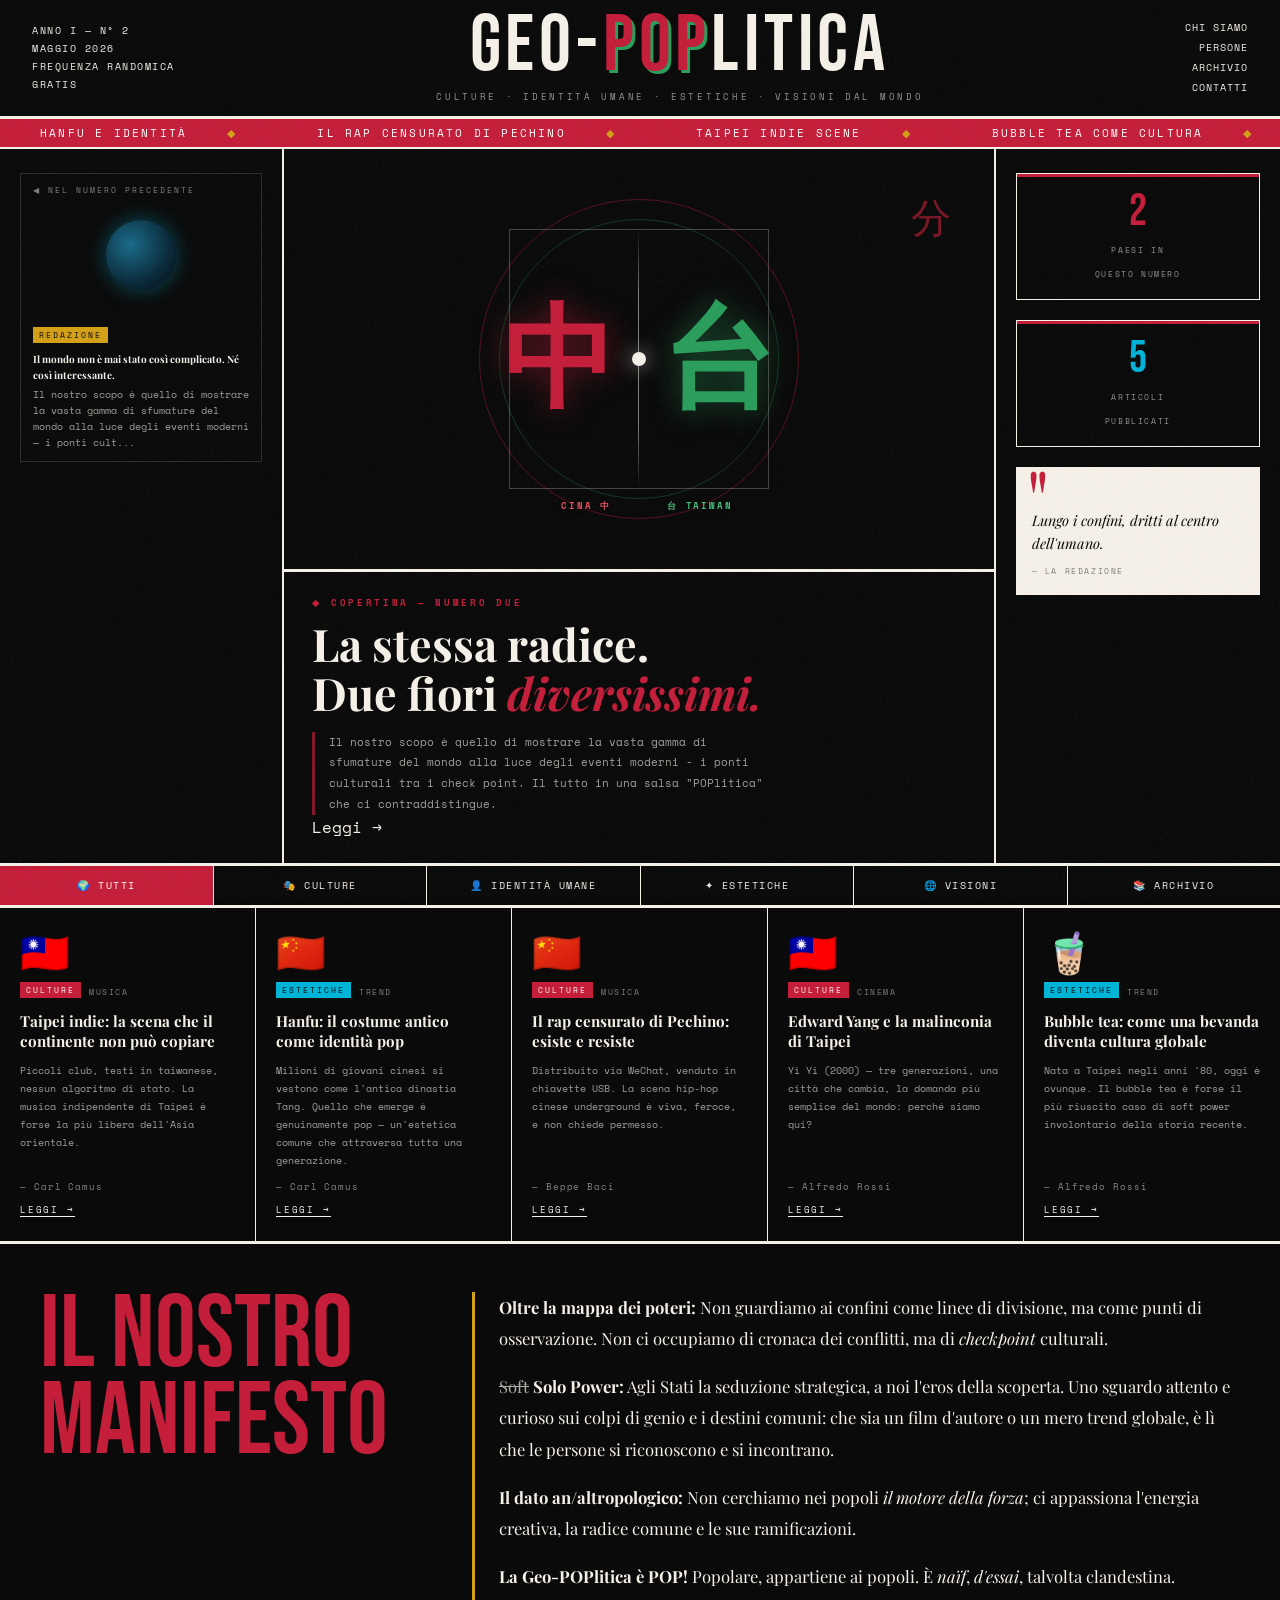
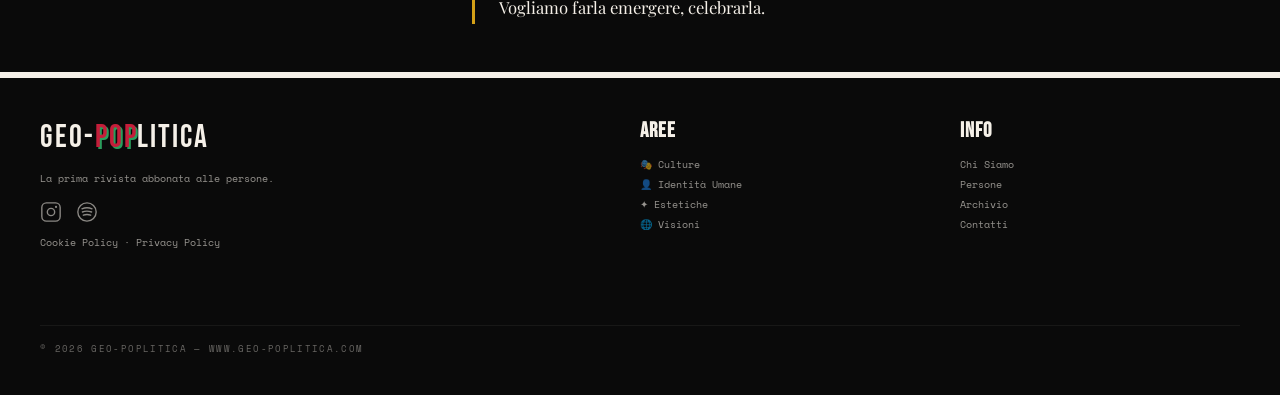
==== commit 12cf8194: "Add files via upload" ====
--- a/index.html
+++ b/index.html
@@ -23,6 +23,15 @@
     <a href="#" onclick="renderArchivio(); return false;">Archivio</a>
     <a href="#" onclick="renderContatti(); return false;">Contatti</a>
   </nav>
+  <button class="nav-hamburger" onclick="toggleMobileMenu()" aria-label="Menu">
+    <span></span><span></span><span></span>
+  </button>
+  <div class="nav-mobile-menu" id="nav-mobile-menu">
+    <a href="#" onclick="renderChiSiamo(); closeMobileMenu(); return false;">Chi Siamo</a>
+    <a href="#" onclick="renderPersone(); closeMobileMenu(); return false;">Persone</a>
+    <a href="#" onclick="renderArchivio(); closeMobileMenu(); return false;">Archivio</a>
+    <a href="#" onclick="renderContatti(); closeMobileMenu(); return false;">Contatti</a>
+  </div>
 </header>
 
 <div class="ticker-wrap"><div class="ticker"></div></div>
@@ -39,6 +48,7 @@
         <div class="cover-kicker" id="cover-kicker"></div>
         <h1 class="cover-headline" id="cover-headline"></h1>
         <p class="cover-desc" id="cover-desc"></p>
+        <p class="cover-hint" id="cover-hint">Leggi →</p>
       </div>
     </section>
 
--- a/css/stile.css
+++ b/css/stile.css
@@ -258,16 +258,33 @@
 @keyframes slideIn{from{opacity:0;transform:translateY(20px)}to{opacity:1;transform:translateY(0)}}
 .page-enter{animation:slideIn 0.4s ease both}
 
+/* ── HAMBURGER MENU (mobile only) ── */
+.nav-hamburger{display:none;flex-direction:column;gap:4px;cursor:pointer;padding:4px;background:none;border:none}
+.nav-hamburger span{display:block;width:20px;height:2px;background:var(--ink);transition:background 0.2s}
+.nav-mobile-menu{display:none;position:absolute;top:100%;right:0;background:var(--bg);border:2px solid var(--ink);border-top:none;z-index:200;min-width:160px}
+.nav-mobile-menu a{display:block;padding:10px 16px;font-size:10px;letter-spacing:0.15em;text-transform:uppercase;color:var(--ink);text-decoration:none;border-bottom:1px solid var(--border)}
+.nav-mobile-menu a:last-child{border-bottom:none}
+.nav-mobile-menu a:hover{color:var(--accent)}
+.nav-mobile-menu.open{display:block}
+.masthead{position:relative}
+
 /* ── RESPONSIVE ── */
 @media(max-width:900px){
   .masthead{padding:8px 16px}
   .issue-info{font-size:8px;line-height:1.6}
   .logo-sub{font-size:7px;letter-spacing:0.2em}
-  .nav-right{font-size:9px;line-height:1.8}
+
+  /* 1A: hamburger replaces nav on mobile */
+  .nav-right{display:none}
+  .nav-hamburger{display:flex}
 
   /* hero mobile B: flex colonna, ordine copertina > prev-numero > stats */
   .hero{display:flex;flex-direction:column;min-height:auto}
   .col-center{order:1;border-right:none}
+
+  /* 3: border between cover and col-left below */
+  .col-center .cover-text{border-bottom:2px solid var(--ink)}
+
   .col-left{order:2;display:block;border-right:none;border-top:none;border-bottom:2px solid var(--ink);padding:0;gap:0}
   .col-right{order:3;display:flex;flex-direction:row;border-top:1px solid var(--border);padding:0;gap:0;border-bottom:2px solid var(--ink)}
 
@@ -288,16 +305,33 @@
   .col-right .stat-block::before{height:2px}
   .col-right .stat-num{font-size:2rem}
   .col-right .stat-label{font-size:7px}
-  .col-right .pullquote{display:none}
-
-  .cover-hint{font-size:8px;letter-spacing:0.1em;opacity:0.35;text-transform:uppercase;margin-top:4px;display:block}
+
+  /* 4: pullquote visible above manifesto on mobile, blended */
+  .col-right .pullquote{
+    display:block;
+    order:99;
+    width:100%;
+    margin:0;
+    border-top:1px solid rgba(245,240,232,0.15);
+    border-radius:0;
+    background:#0a0a0a;
+    padding:16px 20px
+  }
+
+  /* pullquote + manifesto fusion: place pullquote just before manifesto */
+  .col-right{flex-wrap:wrap}
+  .col-right .stat-block{flex:1 0 40%}
+
+  .cover-hint{font-size:9px;letter-spacing:0.1em;opacity:0.5;text-transform:uppercase;margin-top:6px;display:block;color:var(--accent)}
 
   .sections-bar{overflow-x:auto;-webkit-overflow-scrolling:touch;scrollbar-width:none}
   .sections-bar::-webkit-scrollbar{display:none}
   .section-tab{flex:0 0 auto;min-width:auto;padding:10px 12px;font-size:9px}
 
-  .card-grid{grid-template-columns:repeat(2,1fr)}
-  .card{padding:14px 12px;gap:8px;min-height:160px}
+  /* 3: card borders on mobile */
+  .card-grid{grid-template-columns:repeat(2,1fr);border-bottom:3px solid var(--ink)}
+  .card{padding:14px 12px;gap:8px;min-height:160px;border-bottom:1px solid var(--border)}
+  .card:nth-last-child(-n+2){border-bottom:none}
   .card-icon{font-size:1.8rem}
   .card h3{font-size:0.85rem}
   .card p{font-size:9px}
@@ -322,6 +356,7 @@
   .r-foto-sx .r-foto-col{order:-1}
   .r-foto-feature{margin:24px 0}
 }
+
 
 /* ── EMPTY STATE SEZIONE ── */
 .empty-state{padding:32px 24px;text-align:center;border:1px dashed var(--border);color:var(--ink);opacity:0.5;font-size:11px;letter-spacing:0.2em;text-transform:uppercase;grid-column:1/-1}
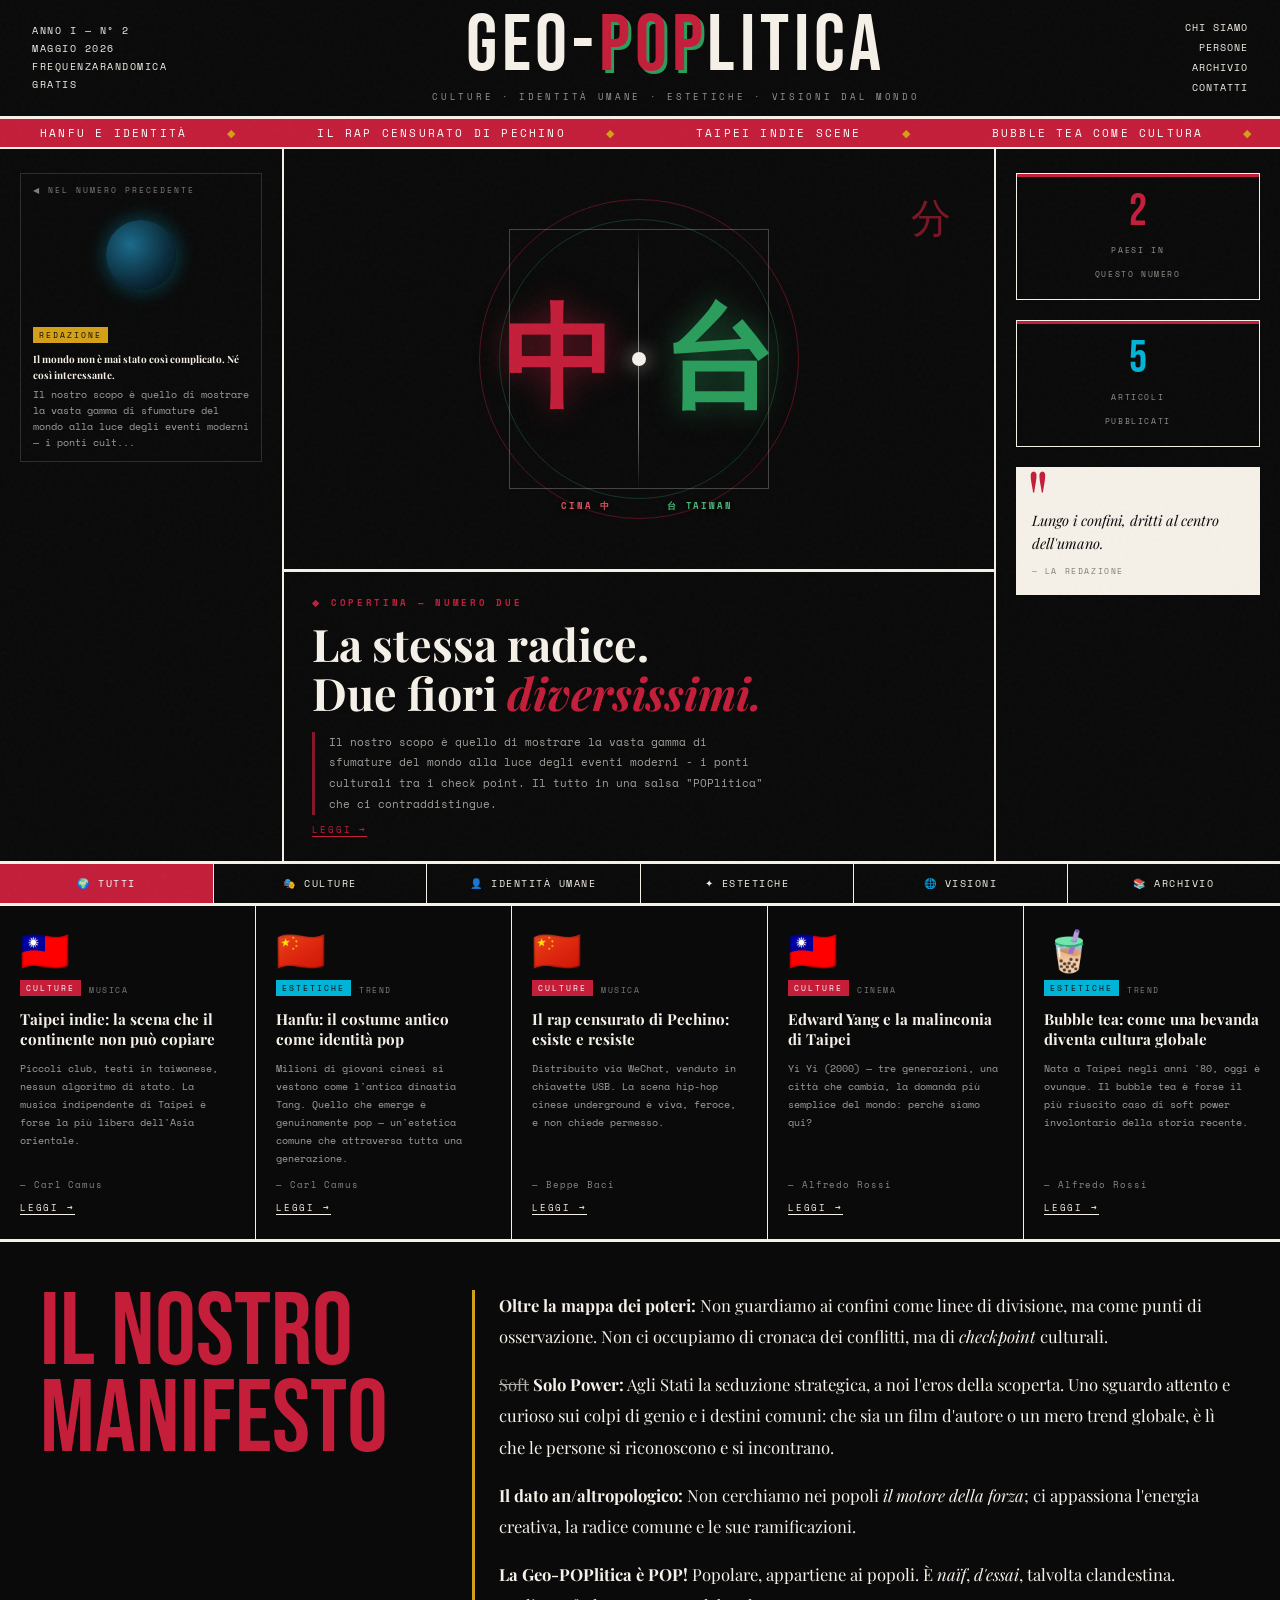
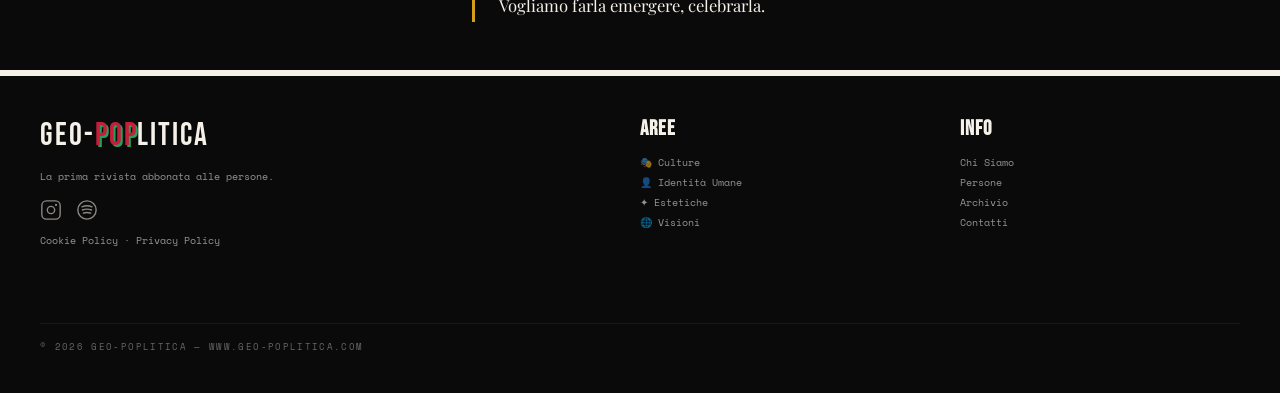
==== commit 3fb10c4e: "Add files via upload" ====
--- a/index.html
+++ b/index.html
@@ -78,6 +78,12 @@
   </nav>
 
   <section class="card-grid" id="card-grid"></section>
+
+  <!-- Mobile only: pullquote between articles and manifesto -->
+  <div class="mobile-pullquote">
+    <p>Lungo i confini, dritti al centro dell'umano.</p>
+    <cite>— La Redazione</cite>
+  </div>
 
   <section class="manifesto">
     <div class="manifesto-label">Il nostro<br>mani&shy;festo</div>
--- a/css/stile.css
+++ b/css/stile.css
@@ -258,7 +258,15 @@
 @keyframes slideIn{from{opacity:0;transform:translateY(20px)}to{opacity:1;transform:translateY(0)}}
 .page-enter{animation:slideIn 0.4s ease both}
 
-/* ── HAMBURGER MENU (mobile only) ── */
+/* ── MOBILE PULLQUOTE (between cards and manifesto, mobile only) ── */
+.mobile-pullquote{display:none}
+
+/* freq-label: desktop = inline (Frequenza Randomica on one line) */
+.freq-label{display:inline}
+.freq-label br{display:none}
+
+/* cover-hint: same style as card-link */
+.cover-hint{font-size:9px;letter-spacing:0.2em;text-transform:uppercase;color:var(--accent);border-bottom:1px solid var(--accent);width:fit-content;margin-top:8px;display:block;text-decoration:none;cursor:pointer}
 .nav-hamburger{display:none;flex-direction:column;gap:4px;cursor:pointer;padding:4px;background:none;border:none}
 .nav-hamburger span{display:block;width:20px;height:2px;background:var(--ink);transition:background 0.2s}
 .nav-mobile-menu{display:none;position:absolute;top:100%;right:0;background:var(--bg);border:2px solid var(--ink);border-top:none;z-index:200;min-width:160px}
@@ -272,6 +280,9 @@
 @media(max-width:900px){
   .masthead{padding:8px 16px}
   .issue-info{font-size:8px;line-height:1.6}
+  /* 1A/1B: Frequenza e Randomica su righe separate su mobile */
+  .freq-label{display:block}
+  .freq-label br{display:block}
   .logo-sub{font-size:7px;letter-spacing:0.2em}
 
   /* 1A: hamburger replaces nav on mobile */
@@ -306,32 +317,32 @@
   .col-right .stat-num{font-size:2rem}
   .col-right .stat-label{font-size:7px}
 
-  /* 4: pullquote visible above manifesto on mobile, blended */
-  .col-right .pullquote{
+  /* 4: hide pullquote from stats strip, show dedicated one above manifesto */
+  .col-right .pullquote{display:none}
+  .mobile-pullquote{
     display:block;
-    order:99;
-    width:100%;
-    margin:0;
-    border-top:1px solid rgba(245,240,232,0.15);
-    border-radius:0;
     background:#0a0a0a;
-    padding:16px 20px
+    color:#f5f0e8;
+    padding:20px 20px 16px;
+    position:relative;
+    border-bottom:3px solid var(--ink)
   }
-
-  /* pullquote + manifesto fusion: place pullquote just before manifesto */
-  .col-right{flex-wrap:wrap}
-  .col-right .stat-block{flex:1 0 40%}
-
-  .cover-hint{font-size:9px;letter-spacing:0.1em;opacity:0.5;text-transform:uppercase;margin-top:6px;display:block;color:var(--accent)}
+  .mobile-pullquote::before{content:'"';font-family:'Playfair Display',serif;font-size:4rem;color:var(--accent);position:absolute;top:-8px;left:12px;line-height:1}
+  .mobile-pullquote p{font-family:'Playfair Display',serif;font-style:italic;font-size:0.95rem;line-height:1.6;padding-top:20px;color:#f5f0e8}
+  .mobile-pullquote cite{display:block;font-size:8px;letter-spacing:0.2em;text-transform:uppercase;opacity:0.45;margin-top:8px;font-style:normal;color:#f5f0e8}
+
+  .cover-hint{margin-top:6px}
 
   .sections-bar{overflow-x:auto;-webkit-overflow-scrolling:touch;scrollbar-width:none}
   .sections-bar::-webkit-scrollbar{display:none}
   .section-tab{flex:0 0 auto;min-width:auto;padding:10px 12px;font-size:9px}
 
-  /* 3: card borders on mobile */
+  /* 3: card borders on mobile — border on all cards, remove bottom only on true last row */
   .card-grid{grid-template-columns:repeat(2,1fr);border-bottom:3px solid var(--ink)}
-  .card{padding:14px 12px;gap:8px;min-height:160px;border-bottom:1px solid var(--border)}
-  .card:nth-last-child(-n+2){border-bottom:none}
+  .card{padding:14px 12px;gap:8px;min-height:160px;border-bottom:1px solid var(--border);border-right:1px solid var(--border)}
+  .card:nth-child(even){border-right:none}
+  .card:last-child{border-bottom:none}
+  .card:nth-last-child(2):nth-child(odd){border-bottom:none}
   .card-icon{font-size:1.8rem}
   .card h3{font-size:0.85rem}
   .card p{font-size:9px}
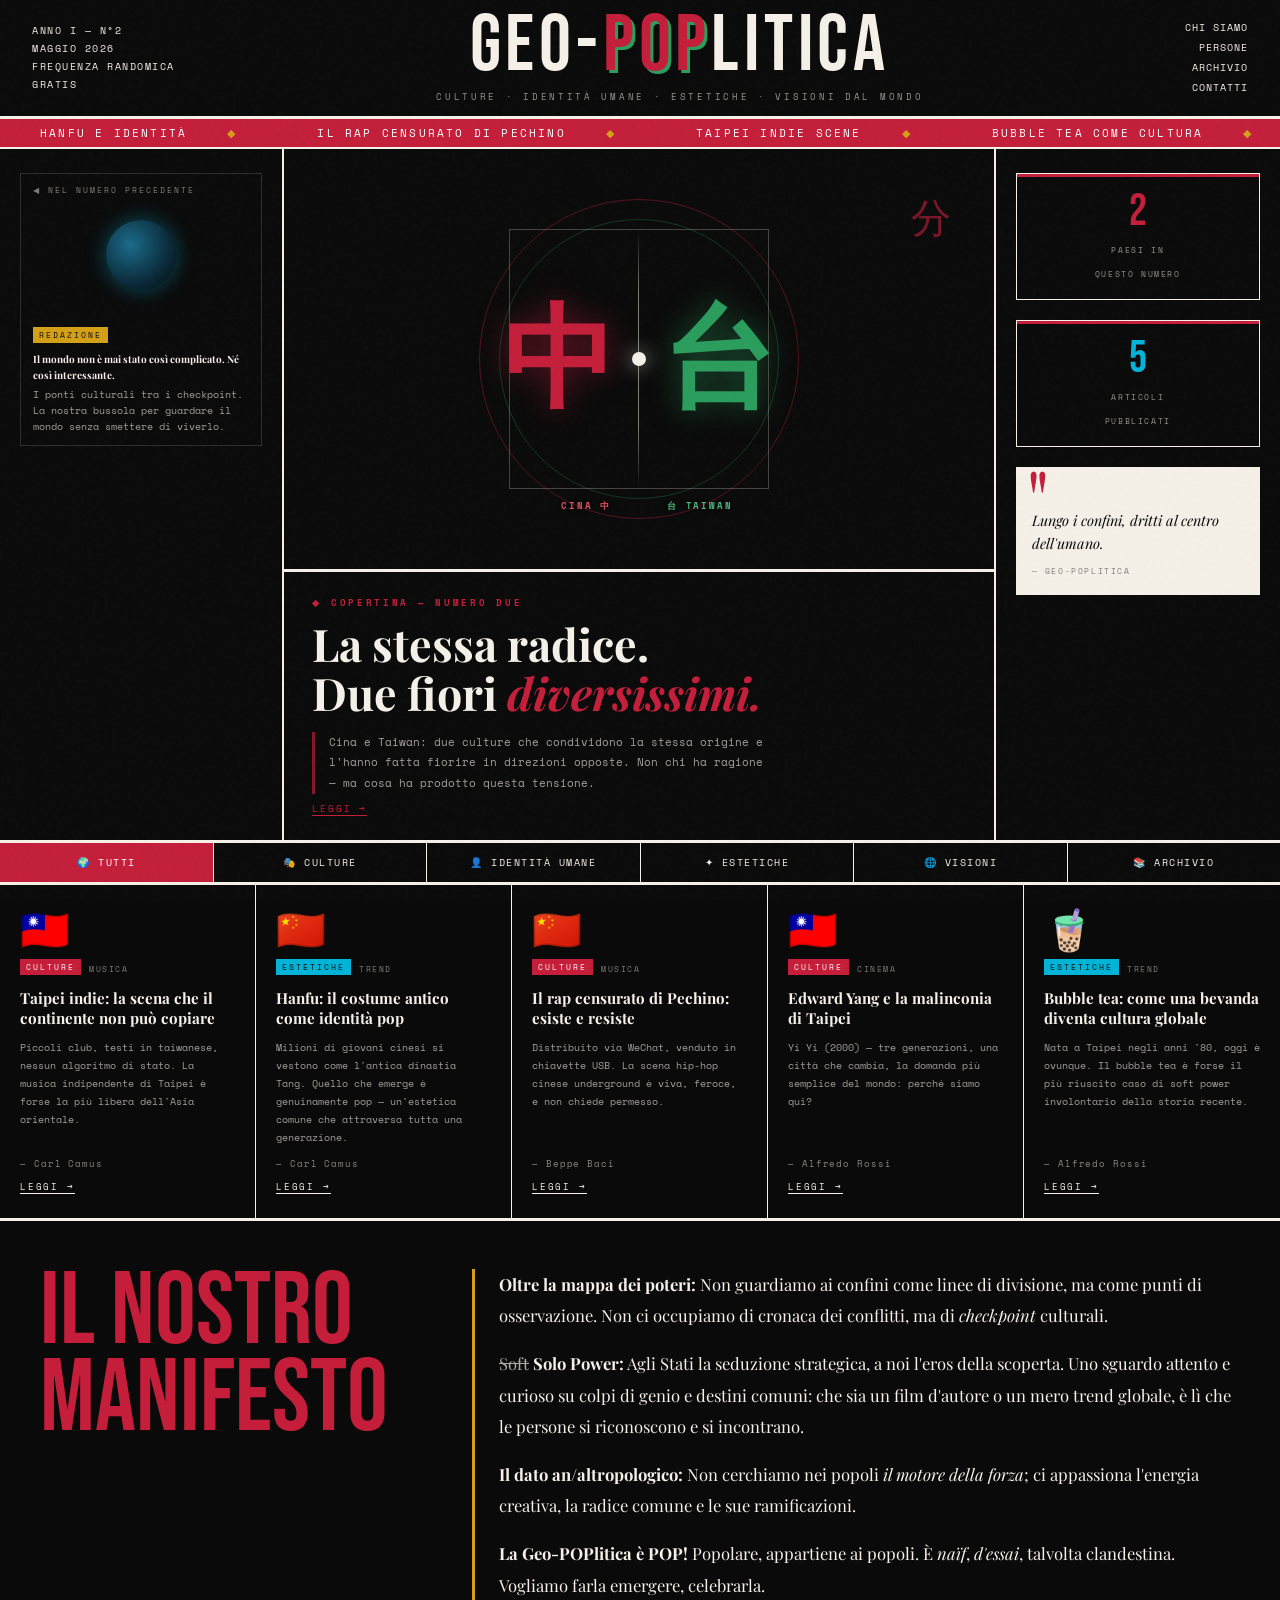
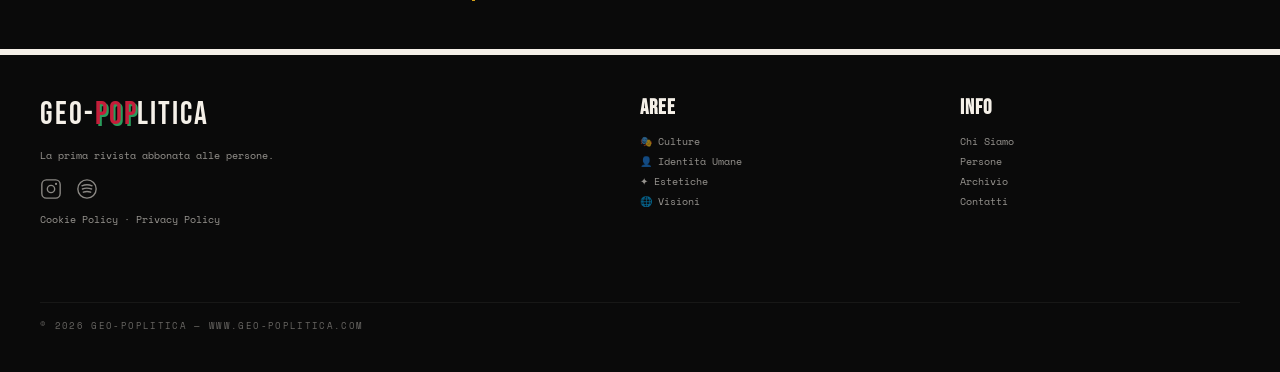
==== commit 307b790f: "Update index.html" ====
--- a/index.html
+++ b/index.html
@@ -63,7 +63,7 @@
       </div>
       <div class="pullquote">
         <p>Lungo i confini, dritti al centro dell'umano.</p>
-        <cite>— La Redazione</cite>
+        <cite>— Geo-POPlitica</cite>
       </div>
     </aside>
   </main>
@@ -82,7 +82,7 @@
   <!-- Mobile only: pullquote between articles and manifesto -->
   <div class="mobile-pullquote">
     <p>Lungo i confini, dritti al centro dell'umano.</p>
-    <cite>— La Redazione</cite>
+    <cite>— Geo-POPlitica</cite>
   </div>
 
   <section class="manifesto">
--- a/css/stile.css
+++ b/css/stile.css
@@ -4,7 +4,7 @@
   --bg:#f5f0e8; --ink:#0a0a0a; --accent:#e8232a;
   --accent-alt:#00b4d8; --border:rgba(10,10,10,0.15);
   --gold:#d4a017; --cyan:#00b4d8; --pink:#ff3fa4;
-  --jade:#2a9d5c; --imperial:#c41e3a; --cream:#f5f0e8;
+  --cream:#f5f0e8;
   --logo-geo:#0a0a0a;
 }
 
@@ -27,8 +27,6 @@
 .nav-right{font-size:10px;letter-spacing:0.1em;text-transform:uppercase;text-align:right;line-height:2}
 .nav-right a{display:block;color:var(--ink);text-decoration:none;transition:color 0.2s}
 .nav-right a:hover{color:var(--accent)}
-.nav-instagram{display:flex;align-items:center;gap:5px;justify-content:flex-end}
-.nav-instagram svg{width:14px;height:14px}
 
 /* ── TICKER ── */
 .ticker-wrap{background:var(--accent);color:white;overflow:hidden;padding:6px 0;border-bottom:2px solid var(--ink);transition:background 0.5s}
@@ -43,7 +41,6 @@
 .tag.gold{background:var(--gold);color:#0a0a0a}
 .tag.cyan{background:var(--cyan);color:#0a0a0a}
 .tag.pink{background:var(--pink);color:white}
-.tag.jade{background:var(--jade);color:white}
 .tag-sub{font-size:8px;letter-spacing:0.2em;text-transform:uppercase;opacity:0.5;font-family:'Space Mono',monospace}
 
 /* ── PAGINE ── */
@@ -199,10 +196,12 @@
 .articolo-paese-label{font-size:10px;letter-spacing:0.15em;text-transform:uppercase;opacity:0.5;color:var(--ink)}
 .articolo-titolo{font-family:'Playfair Display',serif;font-size:clamp(1.8rem,4vw,3rem);line-height:1.15;font-weight:700;margin-bottom:24px;color:var(--ink)}
 .articolo-titolo em{font-style:italic;color:var(--accent)}
+.articolo-titolo i{font-style:italic}
 .articolo-divider{border:none;border-top:3px solid var(--ink);margin-bottom:32px}
 .articolo-body{font-family:'Playfair Display',serif;font-size:1.1rem;line-height:1.9;color:var(--ink)}
 .articolo-body p{margin-bottom:20px}
-.articolo-body em{font-style:italic;color:var(--accent)}
+.articolo-body em{font-style:italic}
+.em-rosso{font-style:italic;color:var(--accent)}
 .articolo-body strong{font-weight:700}
 .articolo-immagine{width:100%;max-height:480px;object-fit:cover;margin:32px 0;border:2px solid var(--ink)}
 .articolo-firma{margin-top:8px}
@@ -250,8 +249,6 @@
 footer p,footer li{font-size:10px;line-height:2;opacity:0.6;list-style:none;color:var(--ink)}
 footer a{color:inherit;text-decoration:none}
 footer a:hover{color:var(--accent)}
-.footer-instagram{display:flex;align-items:center;gap:6px;margin-top:8px}
-.footer-instagram svg{width:14px;height:14px;opacity:0.6}
 .copyright{border-top:1px solid var(--border);margin-top:32px;padding-top:16px;font-size:9px;letter-spacing:0.15em;opacity:0.4;text-transform:uppercase;color:var(--ink)}
 
 /* ── ANIMAZIONI ── */
@@ -261,7 +258,7 @@
 /* ── MOBILE PULLQUOTE (between cards and manifesto, mobile only) ── */
 .mobile-pullquote{display:none}
 
-/* freq-label: desktop = inline (Frequenza Randomica on one line) */
+/* freq-label: desktop = inline with space, mobile = two lines */
 .freq-label{display:inline}
 .freq-label br{display:none}
 
@@ -347,9 +344,9 @@
   .card h3{font-size:0.85rem}
   .card p{font-size:9px}
 
-  .manifesto{grid-template-columns:1fr;padding:28px 20px}
-  .manifesto-label{font-size:3rem;margin-bottom:16px}
-  .manifesto-text{font-size:0.9rem}
+  .manifesto{grid-template-columns:1fr;padding:28px 20px;gap:16px}
+  .manifesto-label{font-size:3rem;margin-bottom:0}
+  .manifesto-text{font-size:0.8rem}
 
   .archivio-wrap{padding:24px 16px}
   .archivio-lista{grid-template-columns:1fr}
